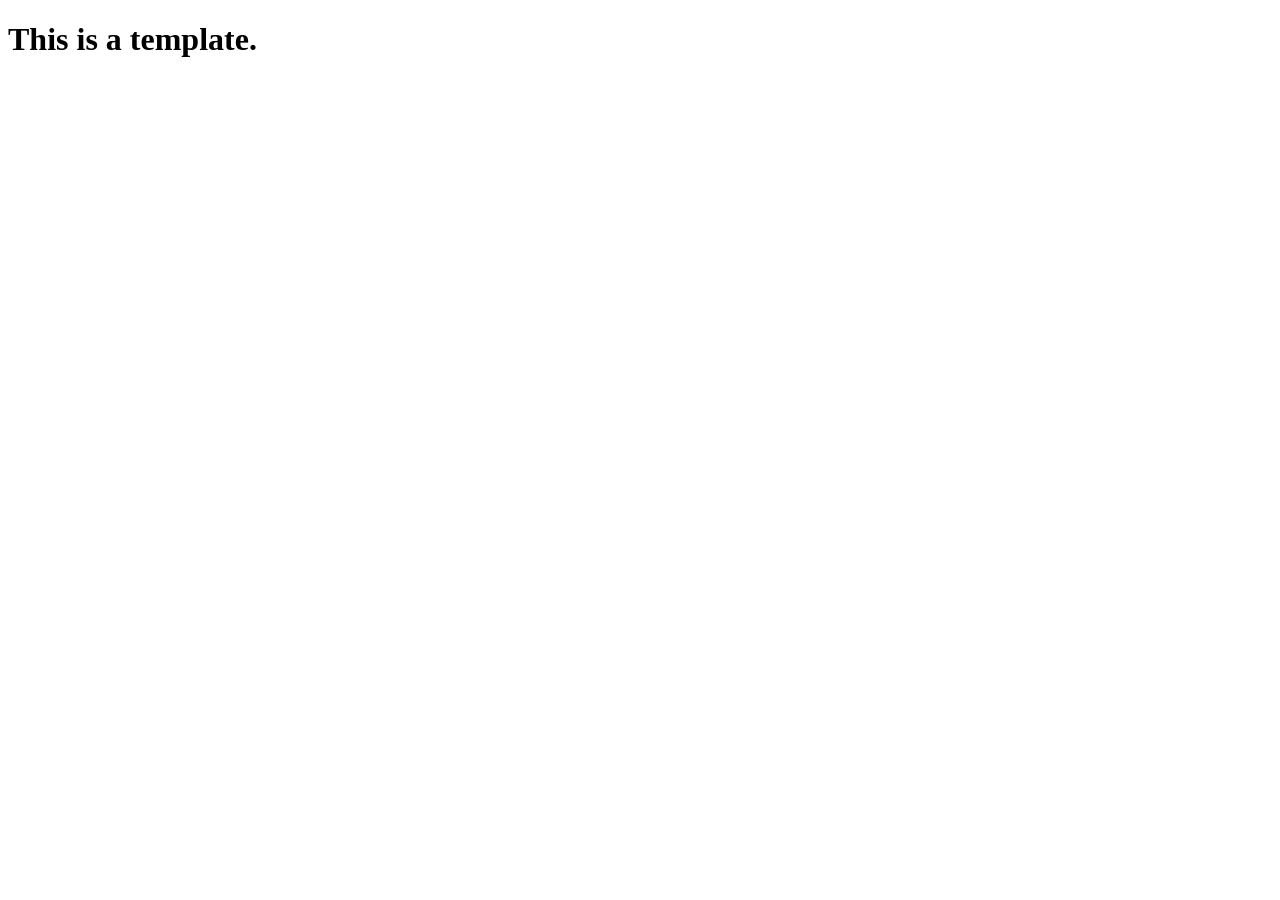
==== src/template.html @ 080054c9 "Initial commit" ====
<!DOCTYPE html>
<html lang="en">

<head>
    <meta charset="UTF-8">
    <meta name="viewport" content="width=device-width, initial-scale=1.0">
    <title>Document</title>
</head>

<body>
    <h1>This is a template. </h1>
</body>

</html>
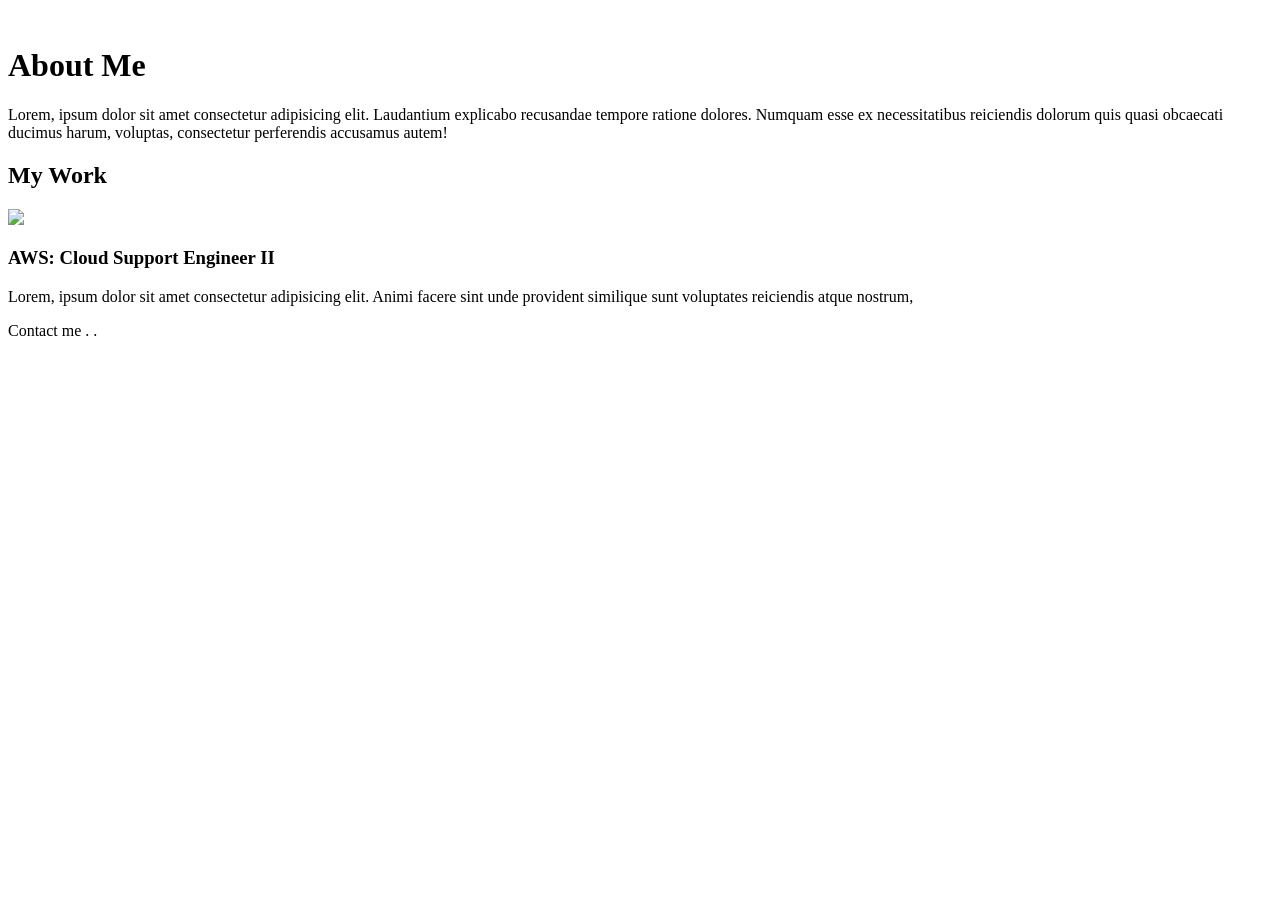
==== commit 2f7ae0d9: "bunch of things" ====
--- a/src/template.html
+++ b/src/template.html
@@ -8,7 +8,37 @@
 </head>
 
 <body>
-    <h1>This is a template. </h1>
+
+
+    <div class="about-me">
+        <img src="./assets/dom-spain.png" alt="">
+        <div class="introduction">
+            <h1>About Me</h1>
+            <p>Lorem, ipsum dolor sit amet consectetur adipisicing elit. Laudantium explicabo recusandae tempore ratione
+                dolores. Numquam esse ex necessitatibus reiciendis dolorum quis quasi obcaecati ducimus harum, voluptas,
+                consectetur perferendis accusamus autem!</p>
+        </div>
+    </div>
+
+    <main class="my-work">
+        <h2>My Work</h2>
+        <div class="card">
+            <img
+                src="https://cdn.jsdelivr.net/gh/devicons/devicon@latest/icons/amazonwebservices/amazonwebservices-original-wordmark.svg" />
+            <h3>AWS: Cloud Support Engineer II </h3>
+            <p>Lorem, ipsum dolor sit amet consectetur adipisicing elit. Animi facere sint unde provident similique sunt voluptates reiciendis atque nostrum, </p>
+
+        </div>
+        </div>
+
+    </main>
+
+
+    <footer>
+        <div class="contact-info">
+            <p>Contact me . . </p>
+        </div>
+    </footer>
 </body>
 
 </html>
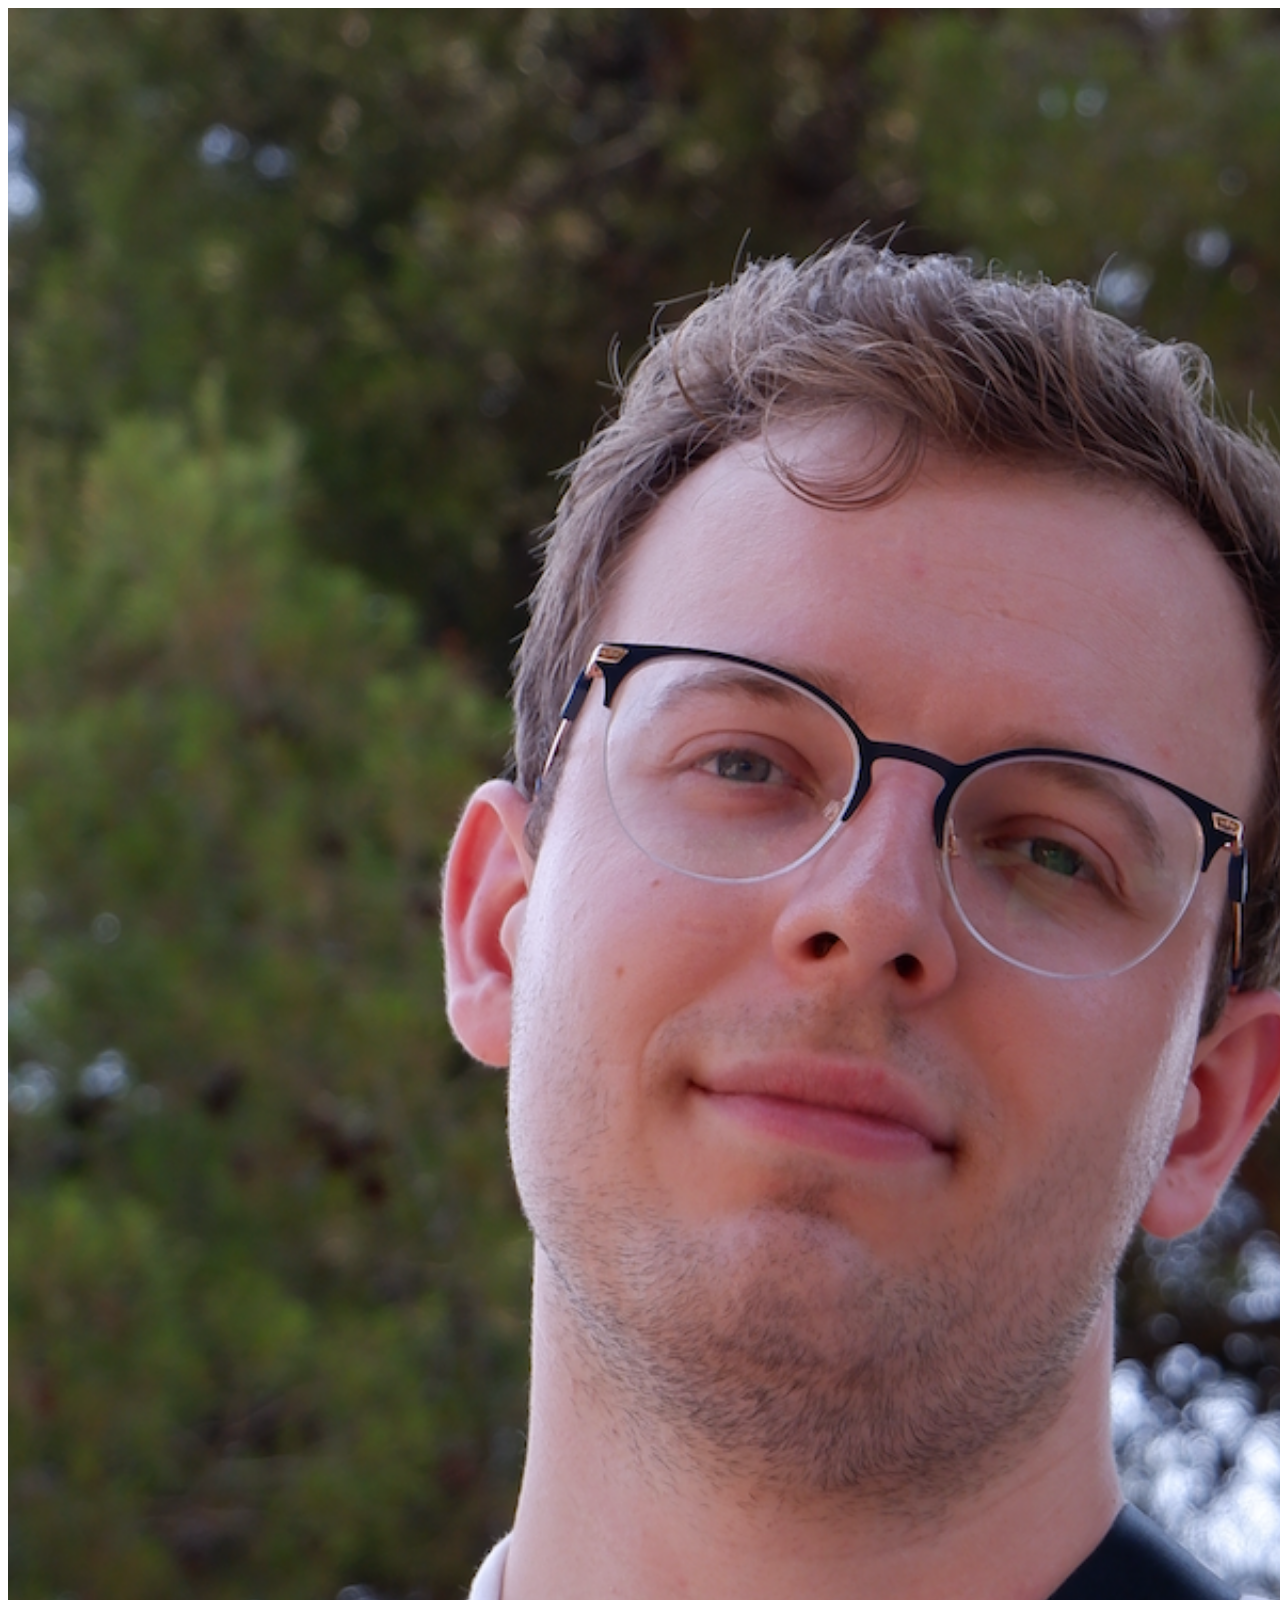
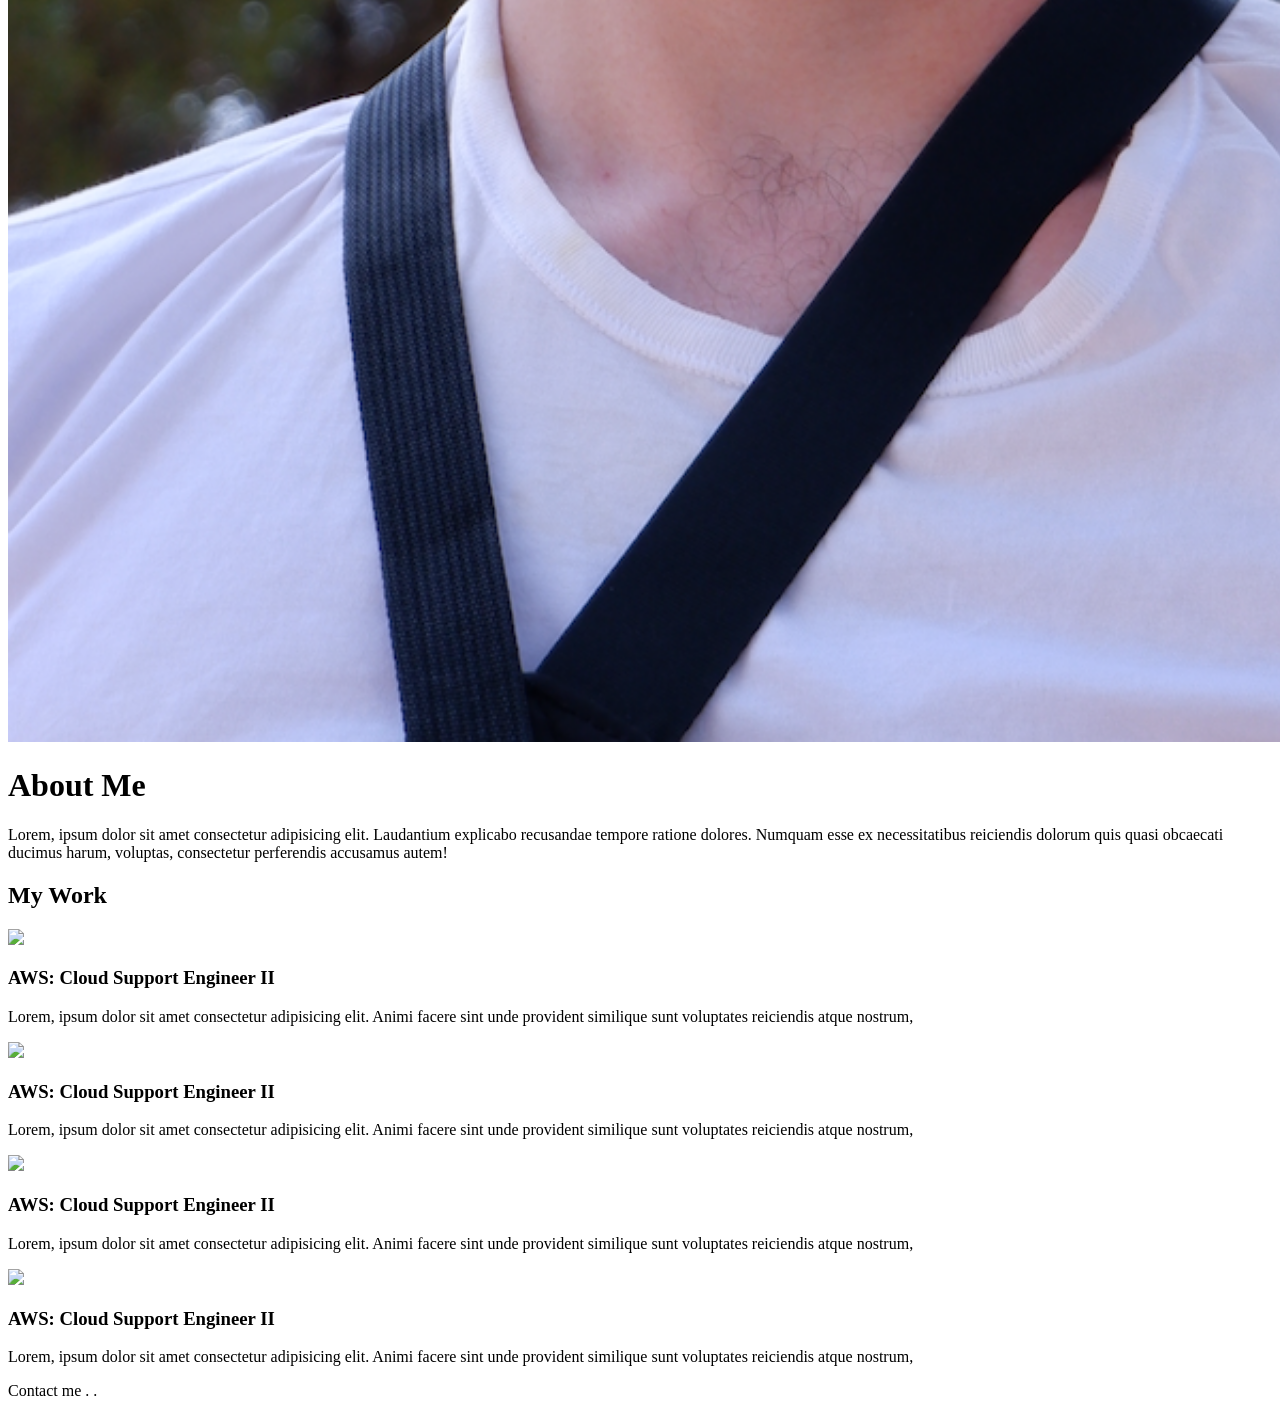
==== commit 9c7e81a7: "Changed grid layouts for breakpoints" ====
--- a/src/template.html
+++ b/src/template.html
@@ -11,7 +11,10 @@
 
 
     <div class="about-me">
-        <img src="./assets/dom-spain.png" alt="">
+        <img alt="" srcset="
+        ./assets/dom-spain/dom-spain-s.png 300w,
+        ./assets/dom-spain/dom-spain-l.png 600w
+        ">
         <div class="introduction">
             <h1>About Me</h1>
             <p>Lorem, ipsum dolor sit amet consectetur adipisicing elit. Laudantium explicabo recusandae tempore ratione
@@ -22,12 +25,39 @@
 
     <main class="my-work">
         <h2>My Work</h2>
-        <div class="card">
-            <img
-                src="https://cdn.jsdelivr.net/gh/devicons/devicon@latest/icons/amazonwebservices/amazonwebservices-original-wordmark.svg" />
-            <h3>AWS: Cloud Support Engineer II </h3>
-            <p>Lorem, ipsum dolor sit amet consectetur adipisicing elit. Animi facere sint unde provident similique sunt voluptates reiciendis atque nostrum, </p>
-
+        <div class="card-grid">
+            <div class="card">
+                <img
+                    src="https://cdn.jsdelivr.net/gh/devicons/devicon@latest/icons/amazonwebservices/amazonwebservices-original-wordmark.svg" />
+                <h3>AWS: Cloud Support Engineer II </h3>
+                <p>Lorem, ipsum dolor sit amet consectetur adipisicing elit. Animi facere sint unde provident similique
+                    sunt
+                    voluptates reiciendis atque nostrum, </p>
+            </div>
+            <div class="card">
+                <img
+                    src="https://cdn.jsdelivr.net/gh/devicons/devicon@latest/icons/amazonwebservices/amazonwebservices-original-wordmark.svg" />
+                <h3>AWS: Cloud Support Engineer II </h3>
+                <p>Lorem, ipsum dolor sit amet consectetur adipisicing elit. Animi facere sint unde provident similique
+                    sunt
+                    voluptates reiciendis atque nostrum, </p>
+            </div>
+            <div class="card">
+                <img
+                    src="https://cdn.jsdelivr.net/gh/devicons/devicon@latest/icons/amazonwebservices/amazonwebservices-original-wordmark.svg" />
+                <h3>AWS: Cloud Support Engineer II </h3>
+                <p>Lorem, ipsum dolor sit amet consectetur adipisicing elit. Animi facere sint unde provident similique
+                    sunt
+                    voluptates reiciendis atque nostrum, </p>
+            </div>
+            <div class="card">
+                <img
+                    src="https://cdn.jsdelivr.net/gh/devicons/devicon@latest/icons/amazonwebservices/amazonwebservices-original-wordmark.svg" />
+                <h3>AWS: Cloud Support Engineer II </h3>
+                <p>Lorem, ipsum dolor sit amet consectetur adipisicing elit. Animi facere sint unde provident similique
+                    sunt
+                    voluptates reiciendis atque nostrum, </p>
+            </div>
         </div>
         </div>
 
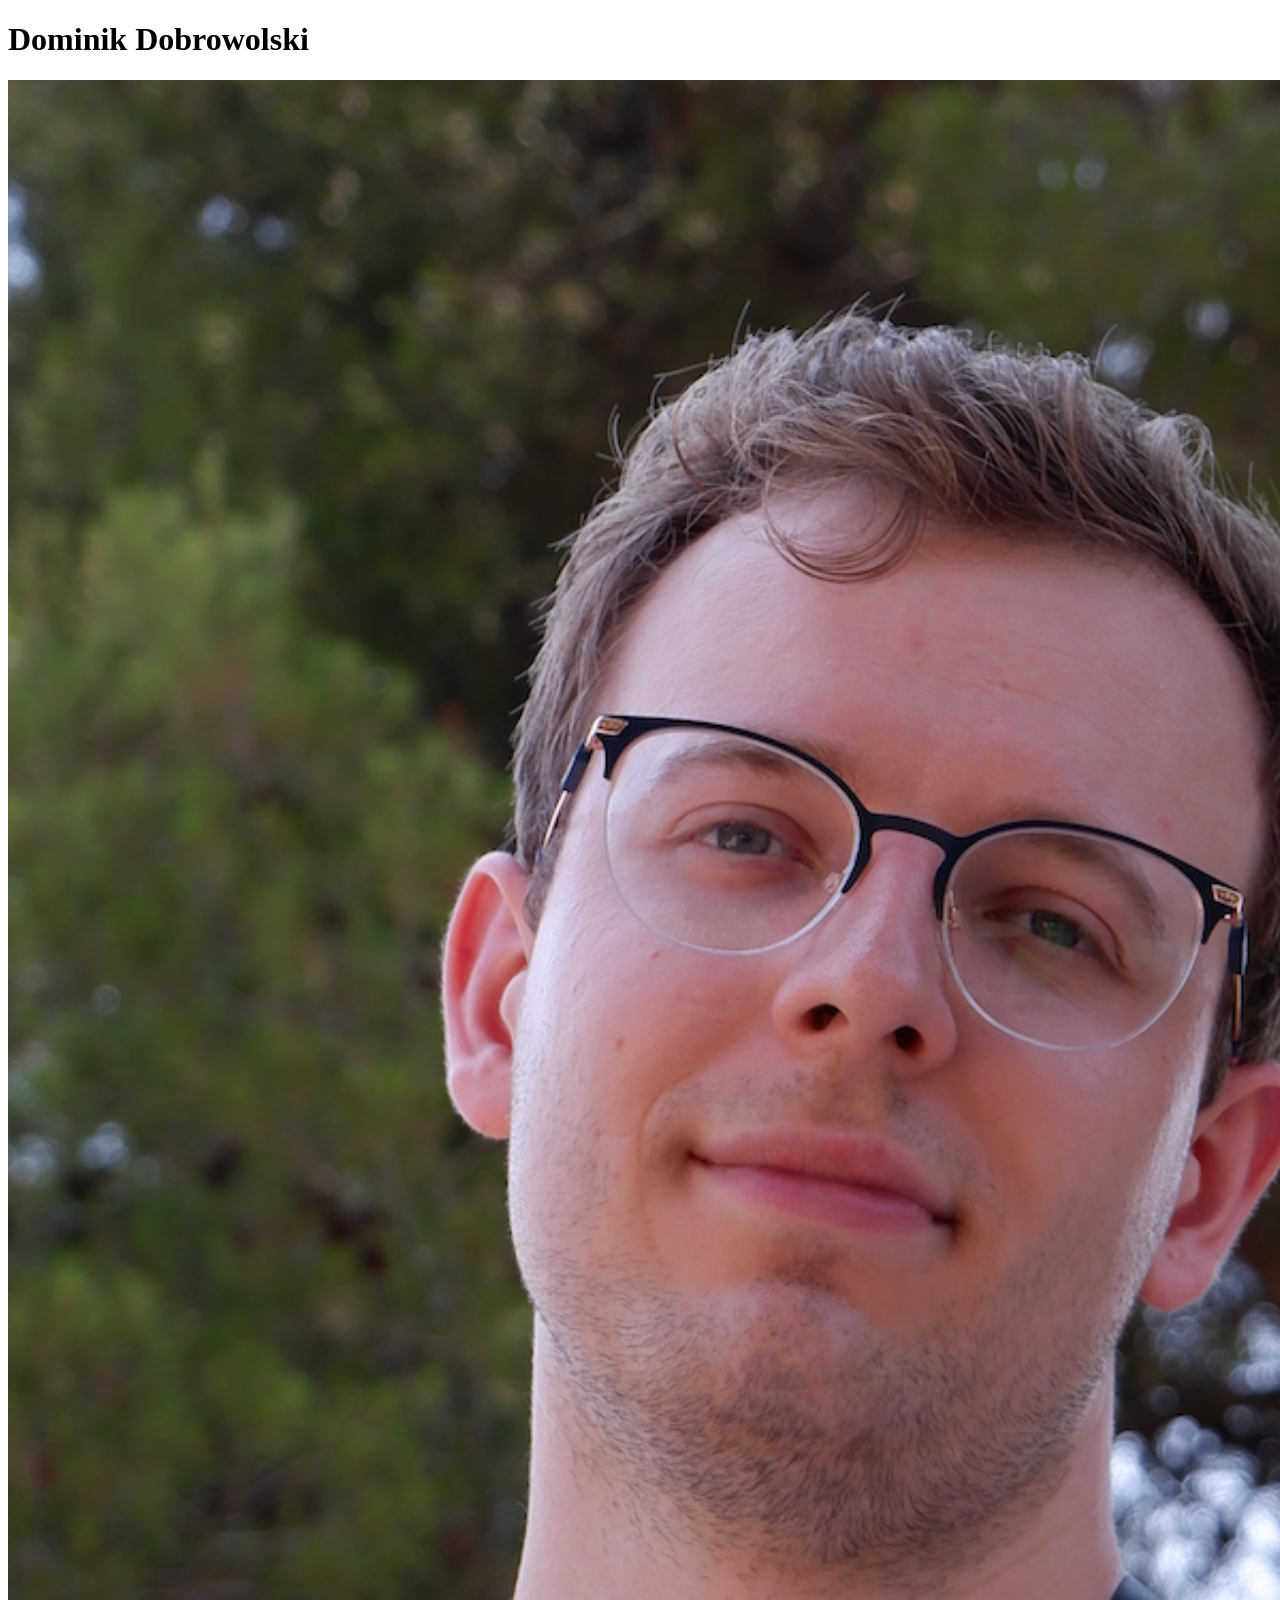
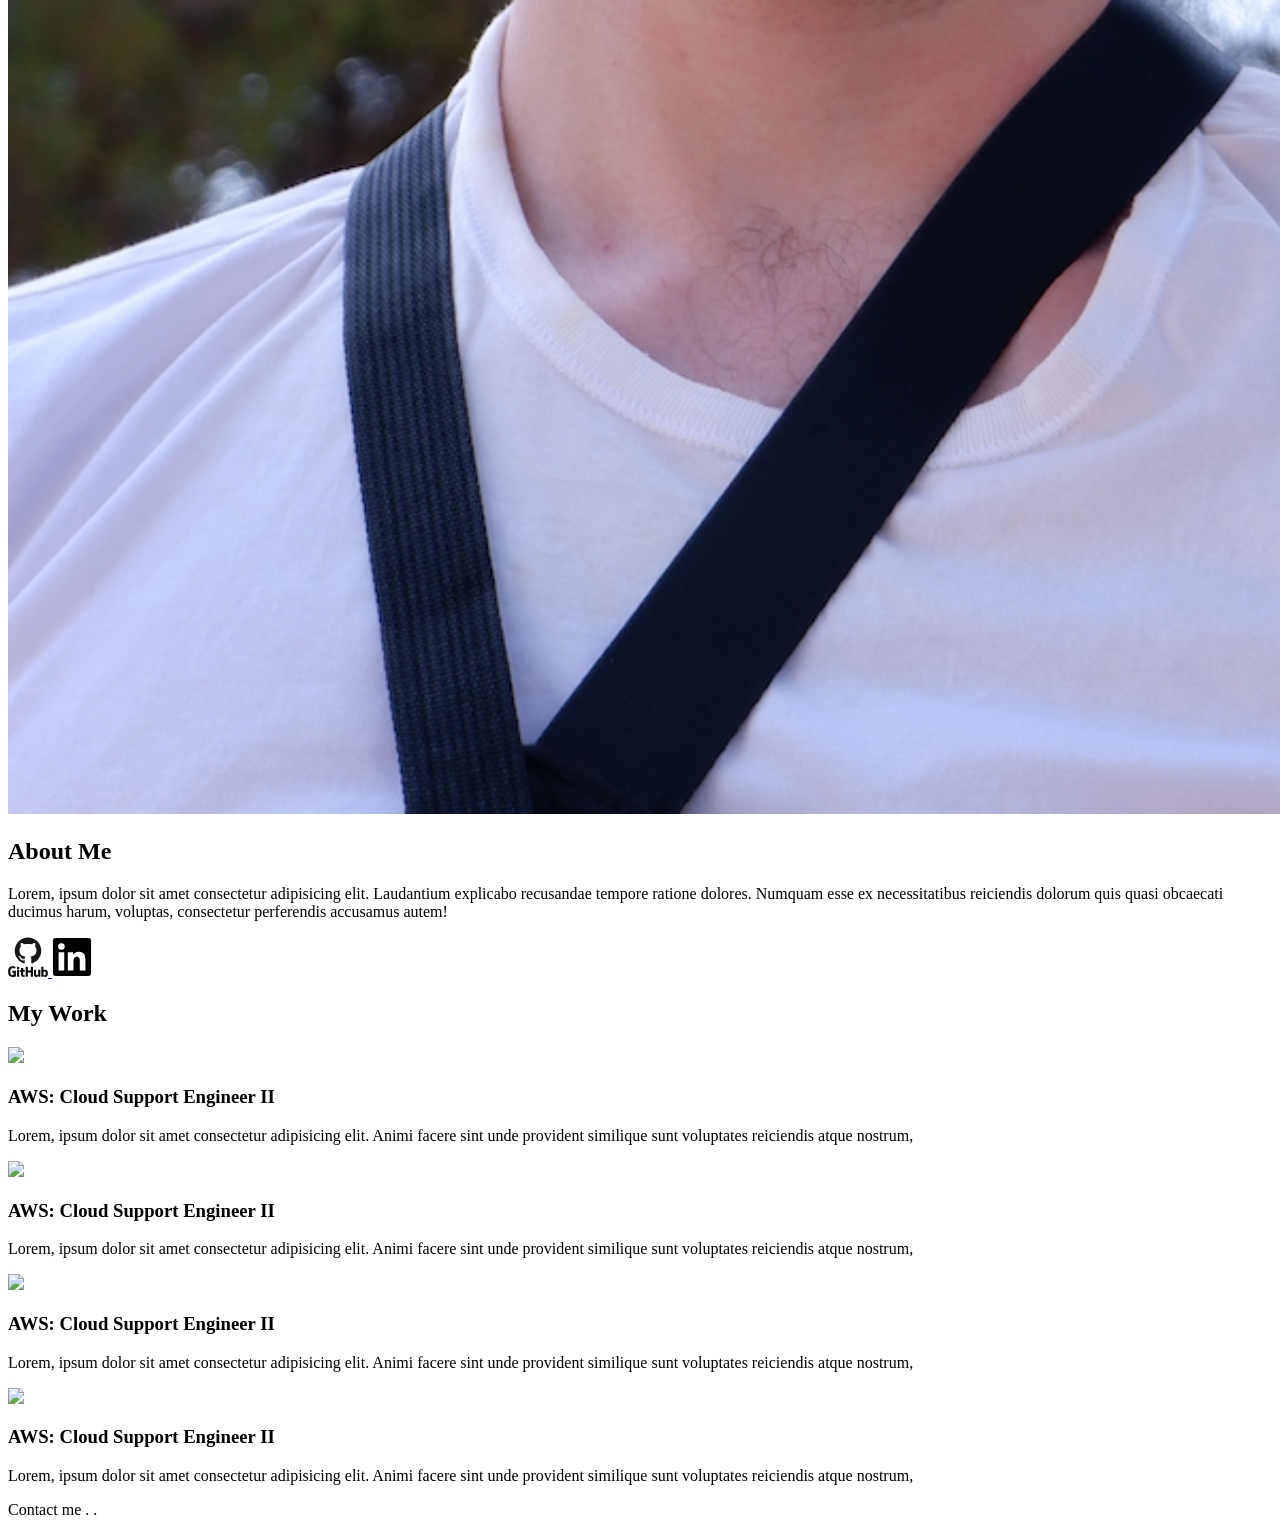
==== commit 0e33b12a: "testing" ====
--- a/src/template.html
+++ b/src/template.html
@@ -11,15 +11,55 @@
 
 
     <div class="about-me">
-        <img alt="" srcset="
+        <div class="profile-image">
+            <h1 class="my-name">Dominik Dobrowolski</h1>
+            <img alt="" srcset="
         ./assets/dom-spain/dom-spain-s.png 300w,
         ./assets/dom-spain/dom-spain-l.png 600w
         ">
+        </div>
         <div class="introduction">
-            <h1>About Me</h1>
+            <h2>About Me</h2>
             <p>Lorem, ipsum dolor sit amet consectetur adipisicing elit. Laudantium explicabo recusandae tempore ratione
                 dolores. Numquam esse ex necessitatibus reiciendis dolorum quis quasi obcaecati ducimus harum, voluptas,
                 consectetur perferendis accusamus autem!</p>
+
+            <div class="links">
+                <a class="icons" href="https://github.com/MrDomoArigato98" target="_blank" rel="noopener noreferrer"
+                    aria-label="GitHub">
+                    <svg viewBox="0 0 128 128" width="40" height="40" xmlns="http://www.w3.org/2000/svg">
+
+                        <svg viewBox="0 0 128 128">
+                            <g fill="#181616">
+                                <path fill-rule="evenodd" clip-rule="evenodd"
+                                    d="M64 1.512c-23.493 0-42.545 19.047-42.545 42.545 0 18.797 12.19 34.745 29.095 40.37 2.126.394 2.907-.923 2.907-2.047 0-1.014-.04-4.366-.058-7.92-11.837 2.573-14.334-5.02-14.334-5.02-1.935-4.918-4.724-6.226-4.724-6.226-3.86-2.64.29-2.586.29-2.586 4.273.3 6.523 4.385 6.523 4.385 3.794 6.504 9.953 4.623 12.38 3.536.383-2.75 1.485-4.628 2.702-5.69-9.45-1.075-19.384-4.724-19.384-21.026 0-4.645 1.662-8.44 4.384-11.42-.442-1.072-1.898-5.4.412-11.26 0 0 3.572-1.142 11.7 4.363 3.395-.943 7.035-1.416 10.65-1.432 3.616.017 7.258.49 10.658 1.432 8.12-5.504 11.688-4.362 11.688-4.362 2.316 5.86.86 10.187.418 11.26 2.728 2.978 4.378 6.774 4.378 11.42 0 16.34-9.953 19.938-19.427 20.99 1.526 1.32 2.886 3.91 2.886 7.88 0 5.692-.048 10.273-.048 11.674 0 1.13.766 2.458 2.922 2.04 16.896-5.632 29.07-21.574 29.07-40.365C106.545 20.56 87.497 1.512 64 1.512z">
+                                </path>
+                                <path
+                                    d="M37.57 62.596c-.095.212-.428.275-.73.13-.31-.14-.482-.427-.382-.64.09-.216.424-.277.733-.132.31.14.486.43.38.642zM39.293 64.52c-.203.187-.6.1-.87-.198-.278-.297-.33-.694-.124-.884.208-.188.593-.1.87.197.28.3.335.693.123.884zm1.677 2.448c-.26.182-.687.012-.95-.367-.262-.377-.262-.83.005-1.013.264-.182.684-.018.95.357.262.385.262.84-.005 1.024zm2.298 2.368c-.233.257-.73.188-1.093-.163-.372-.343-.475-.83-.242-1.087.237-.257.736-.185 1.102.163.37.342.482.83.233 1.086zm3.172 1.374c-.104.334-.582.485-1.064.344-.482-.146-.796-.536-.7-.872.1-.336.582-.493 1.067-.342.48.144.795.53.696.87zm3.48.255c.013.35-.396.642-.902.648-.508.012-.92-.272-.926-.618 0-.354.4-.642.908-.65.506-.01.92.272.92.62zm3.24-.551c.06.342-.29.694-.793.787-.494.092-.95-.12-1.014-.46-.06-.35.297-.7.79-.792.503-.088.953.118 1.017.466zm0 0">
+                                </path>
+                            </g>
+                            <path
+                                d="M24.855 108.302h-10.7a.5.5 0 00-.5.5v5.232a.5.5 0 00.5.5h4.173v6.5s-.937.32-3.53.32c-3.056 0-7.327-1.116-7.327-10.508 0-9.393 4.448-10.63 8.624-10.63 3.614 0 5.17.636 6.162.943.31.094.6-.216.6-.492l1.193-5.055a.468.468 0 00-.192-.39c-.403-.288-2.857-1.66-9.058-1.66-7.144 0-14.472 3.038-14.472 17.65 0 14.61 8.39 16.787 15.46 16.787 5.854 0 9.405-2.502 9.405-2.502.146-.08.162-.285.162-.38v-16.316a.5.5 0 00-.5-.5zM79.506 94.81H73.48a.5.5 0 00-.498.503l.002 11.644h-9.392V95.313a.5.5 0 00-.497-.503H57.07a.5.5 0 00-.498.503v31.53c0 .277.224.503.498.503h6.025a.5.5 0 00.497-.504v-13.486h9.392l-.016 13.486c0 .278.224.504.5.504h6.038a.5.5 0 00.497-.504v-31.53a.497.497 0 00-.497-.502zm-47.166.717c-2.144 0-3.884 1.753-3.884 3.923 0 2.167 1.74 3.925 3.884 3.925 2.146 0 3.885-1.758 3.885-3.925 0-2.17-1.74-3.923-3.885-3.923zm2.956 9.608H29.29c-.276 0-.522.284-.522.56v20.852c0 .613.382.795.876.795h5.41c.595 0 .74-.292.74-.805v-20.899a.5.5 0 00-.498-.502zm67.606.047h-5.98a.5.5 0 00-.496.504v15.46s-1.52 1.11-3.675 1.11-2.727-.977-2.727-3.088v-13.482a.5.5 0 00-.497-.504h-6.068a.502.502 0 00-.498.504v14.502c0 6.27 3.495 7.804 8.302 7.804 3.944 0 7.124-2.18 7.124-2.18s.15 1.15.22 1.285c.07.136.247.273.44.273l3.86-.017a.502.502 0 00.5-.504l-.003-21.166a.504.504 0 00-.5-.502zm16.342-.708c-3.396 0-5.706 1.515-5.706 1.515V95.312a.5.5 0 00-.497-.503H107a.5.5 0 00-.5.503v31.53a.5.5 0 00.5.503h4.192c.19 0 .332-.097.437-.268.103-.17.254-1.454.254-1.454s2.47 2.34 7.148 2.34c5.49 0 8.64-2.784 8.64-12.502s-5.03-10.988-8.428-10.988zm-2.36 17.764c-2.073-.063-3.48-1.004-3.48-1.004v-9.985s1.388-.85 3.09-1.004c2.153-.193 4.228.458 4.228 5.594 0 5.417-.935 6.486-3.837 6.398zm-63.689-.118c-.263 0-.937.107-1.63.107-2.22 0-2.973-1.032-2.973-2.368v-8.866h4.52a.5.5 0 00.5-.504v-4.856a.5.5 0 00-.5-.502h-4.52l-.007-5.97c0-.227-.116-.34-.378-.34h-6.16c-.238 0-.367.106-.367.335v6.17s-3.087.745-3.295.805a.5.5 0 00-.36.48v3.877a.5.5 0 00.497.503h3.158v9.328c0 6.93 4.86 7.61 8.14 7.61 1.497 0 3.29-.48 3.586-.59.18-.067.283-.252.283-.453l.004-4.265a.51.51 0 00-.5-.502z"
+                                fill="#100E0F"></path>
+                        </svg>
+
+                    </svg>
+                </a>
+                <a class="icons" href="https://www.linkedin.com/in/dominik-dobrowolski/" target="_blank"
+                    rel="noopener noreferrer" aria-label="GitHub">
+                    <svg viewBox="0 0 128 128" width="40" height="40" xmlns="http://www.w3.org/2000/svg">
+
+
+                        <svg viewBox="0 0 128 128">
+                            <path
+                                d="M116 3H12a8.91 8.91 0 00-9 8.8v104.42a8.91 8.91 0 009 8.78h104a8.93 8.93 0 009-8.81V11.77A8.93 8.93 0 00116 3zM39.17 107H21.06V48.73h18.11zm-9-66.21a10.5 10.5 0 1110.49-10.5 10.5 10.5 0 01-10.54 10.48zM107 107H88.89V78.65c0-6.75-.12-15.44-9.41-15.44s-10.87 7.36-10.87 15V107H50.53V48.73h17.36v8h.24c2.42-4.58 8.32-9.41 17.13-9.41C103.6 47.28 107 59.35 107 75z">
+                            </path>
+                        </svg>
+
+
+                    </svg>
+                </a>
+            </div>
         </div>
     </div>
 
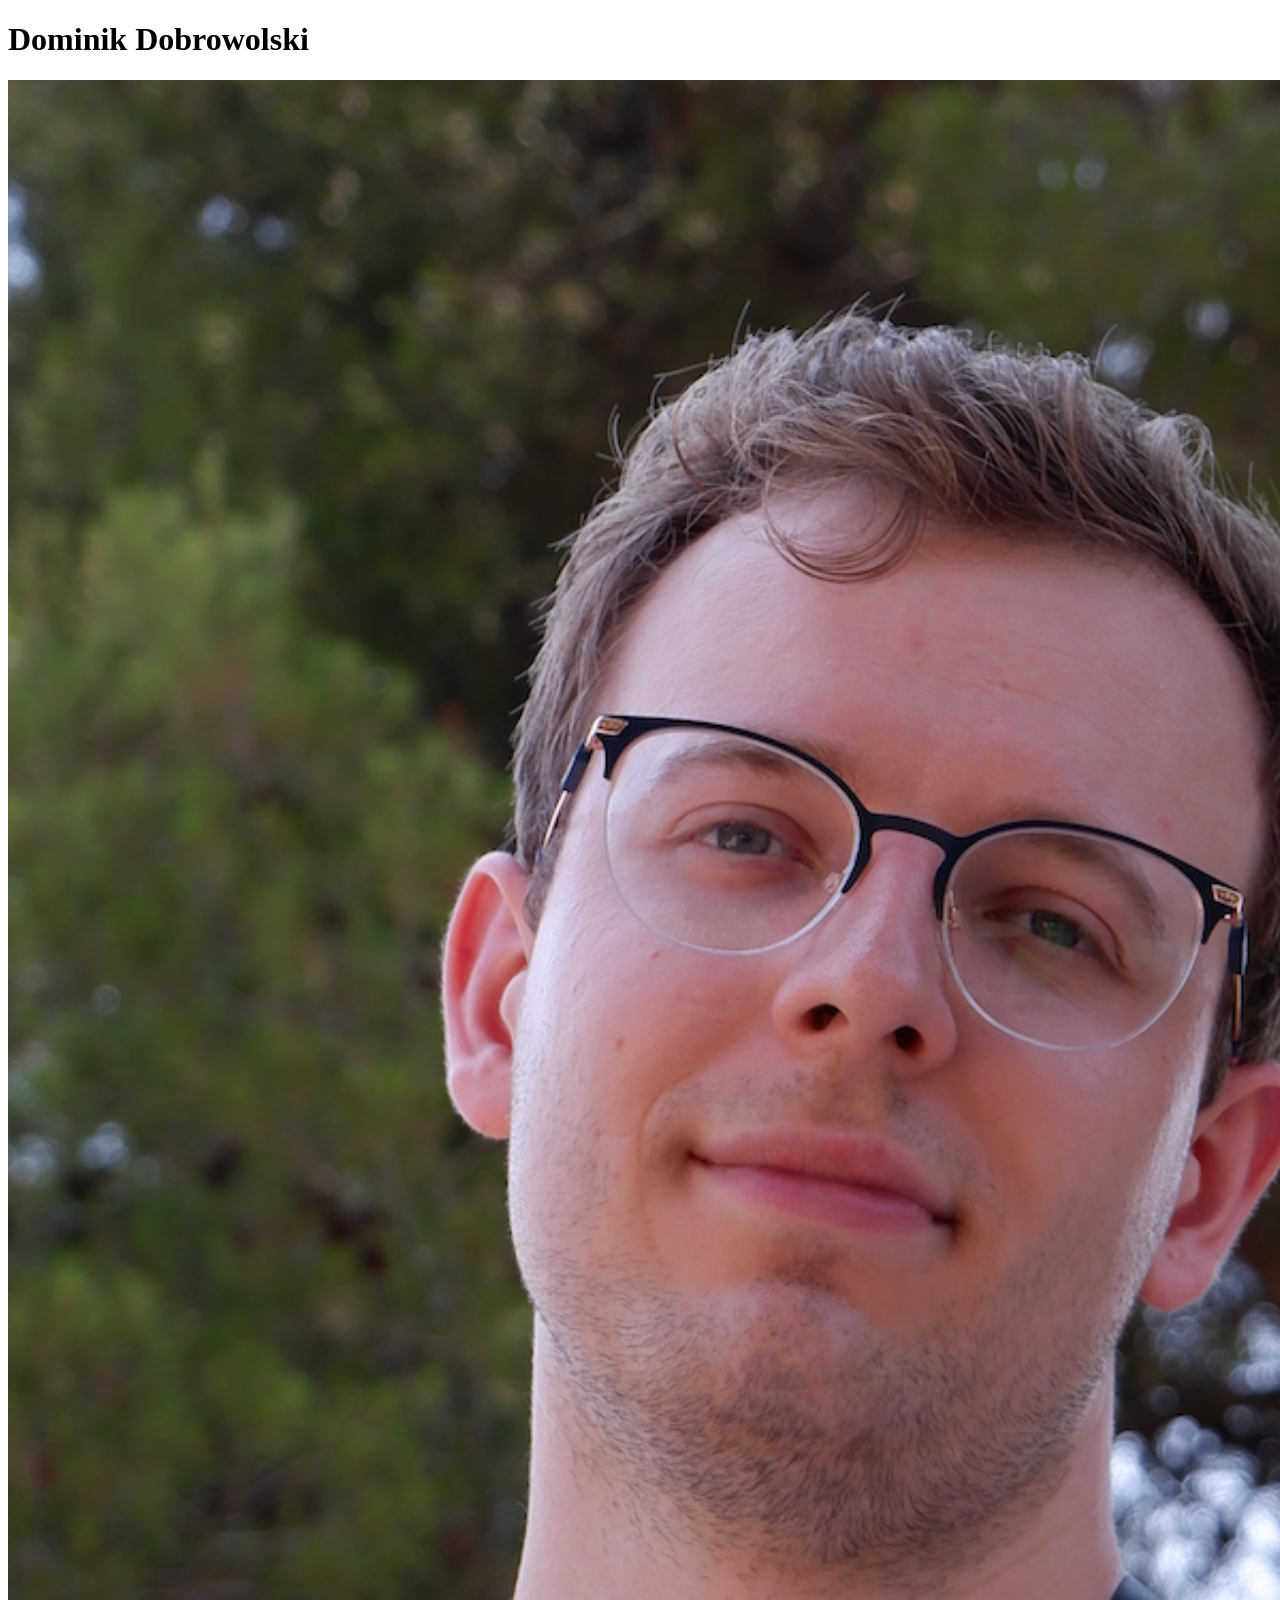
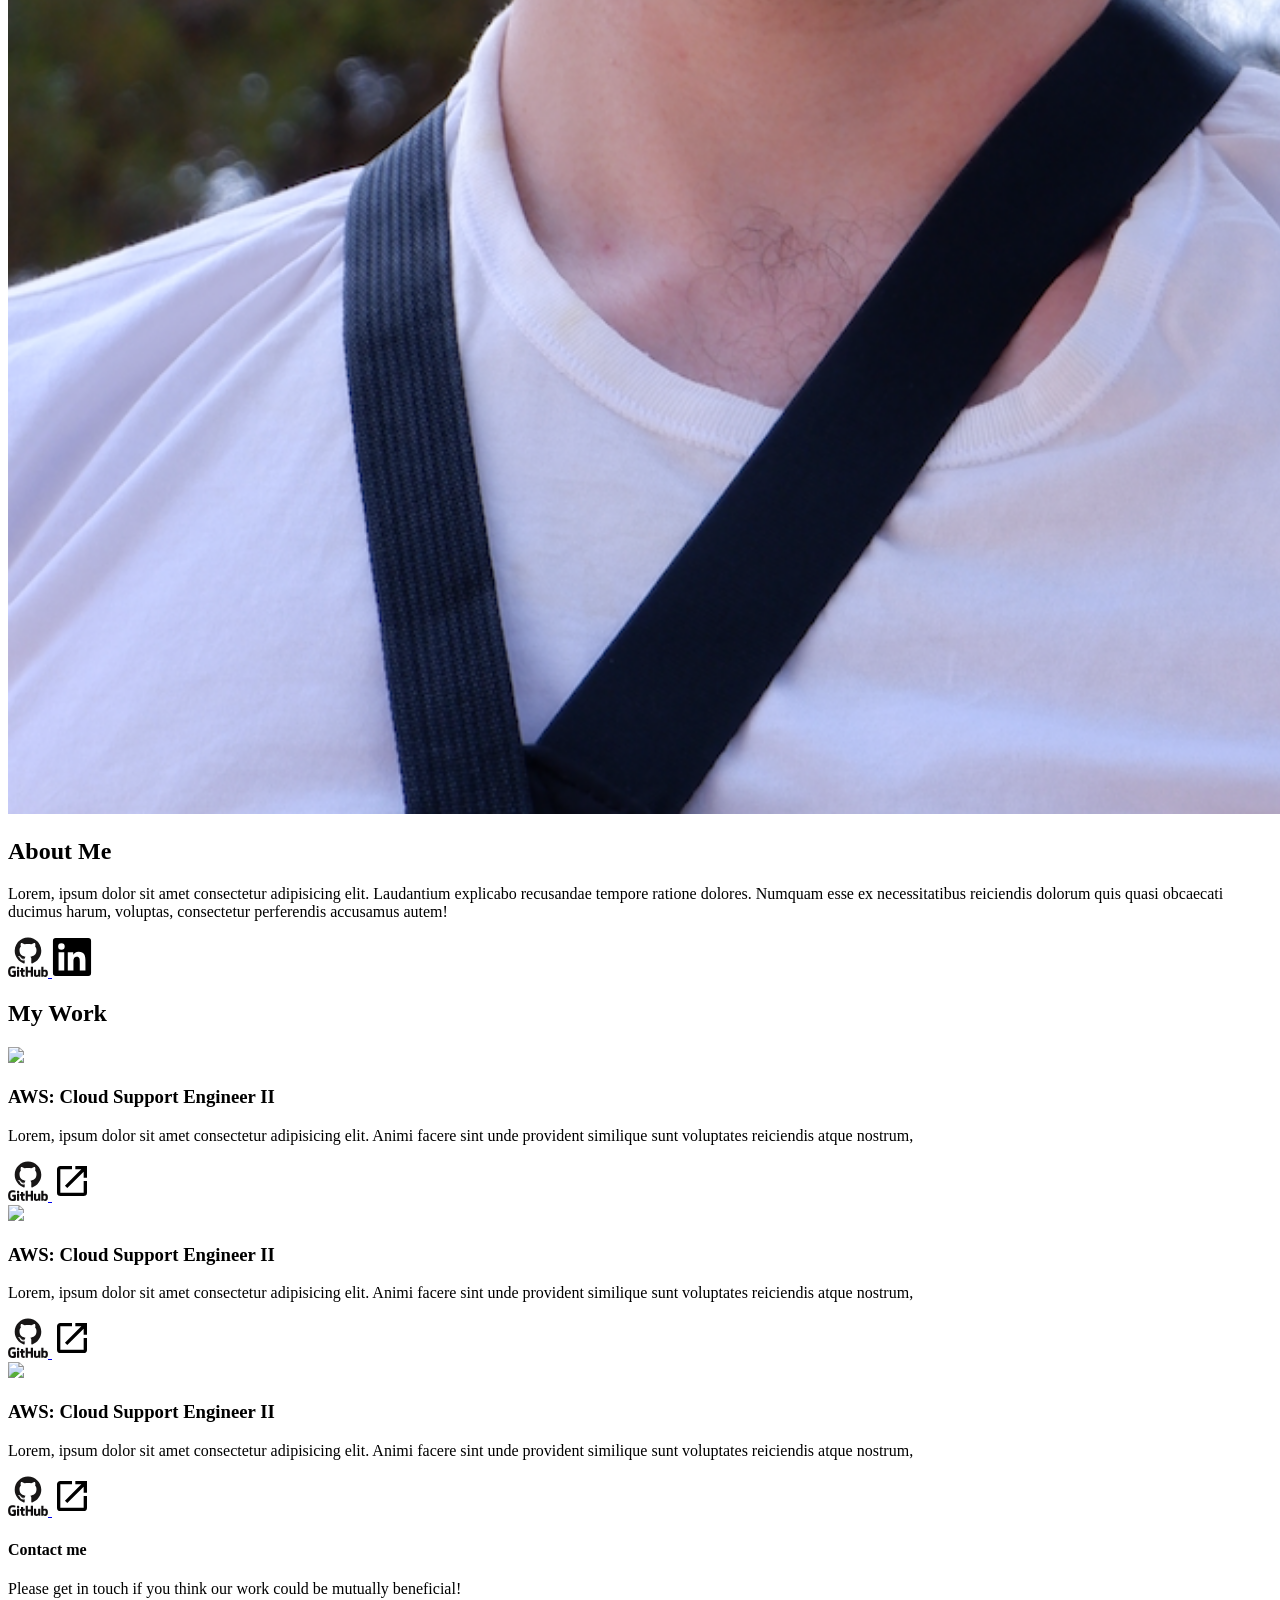
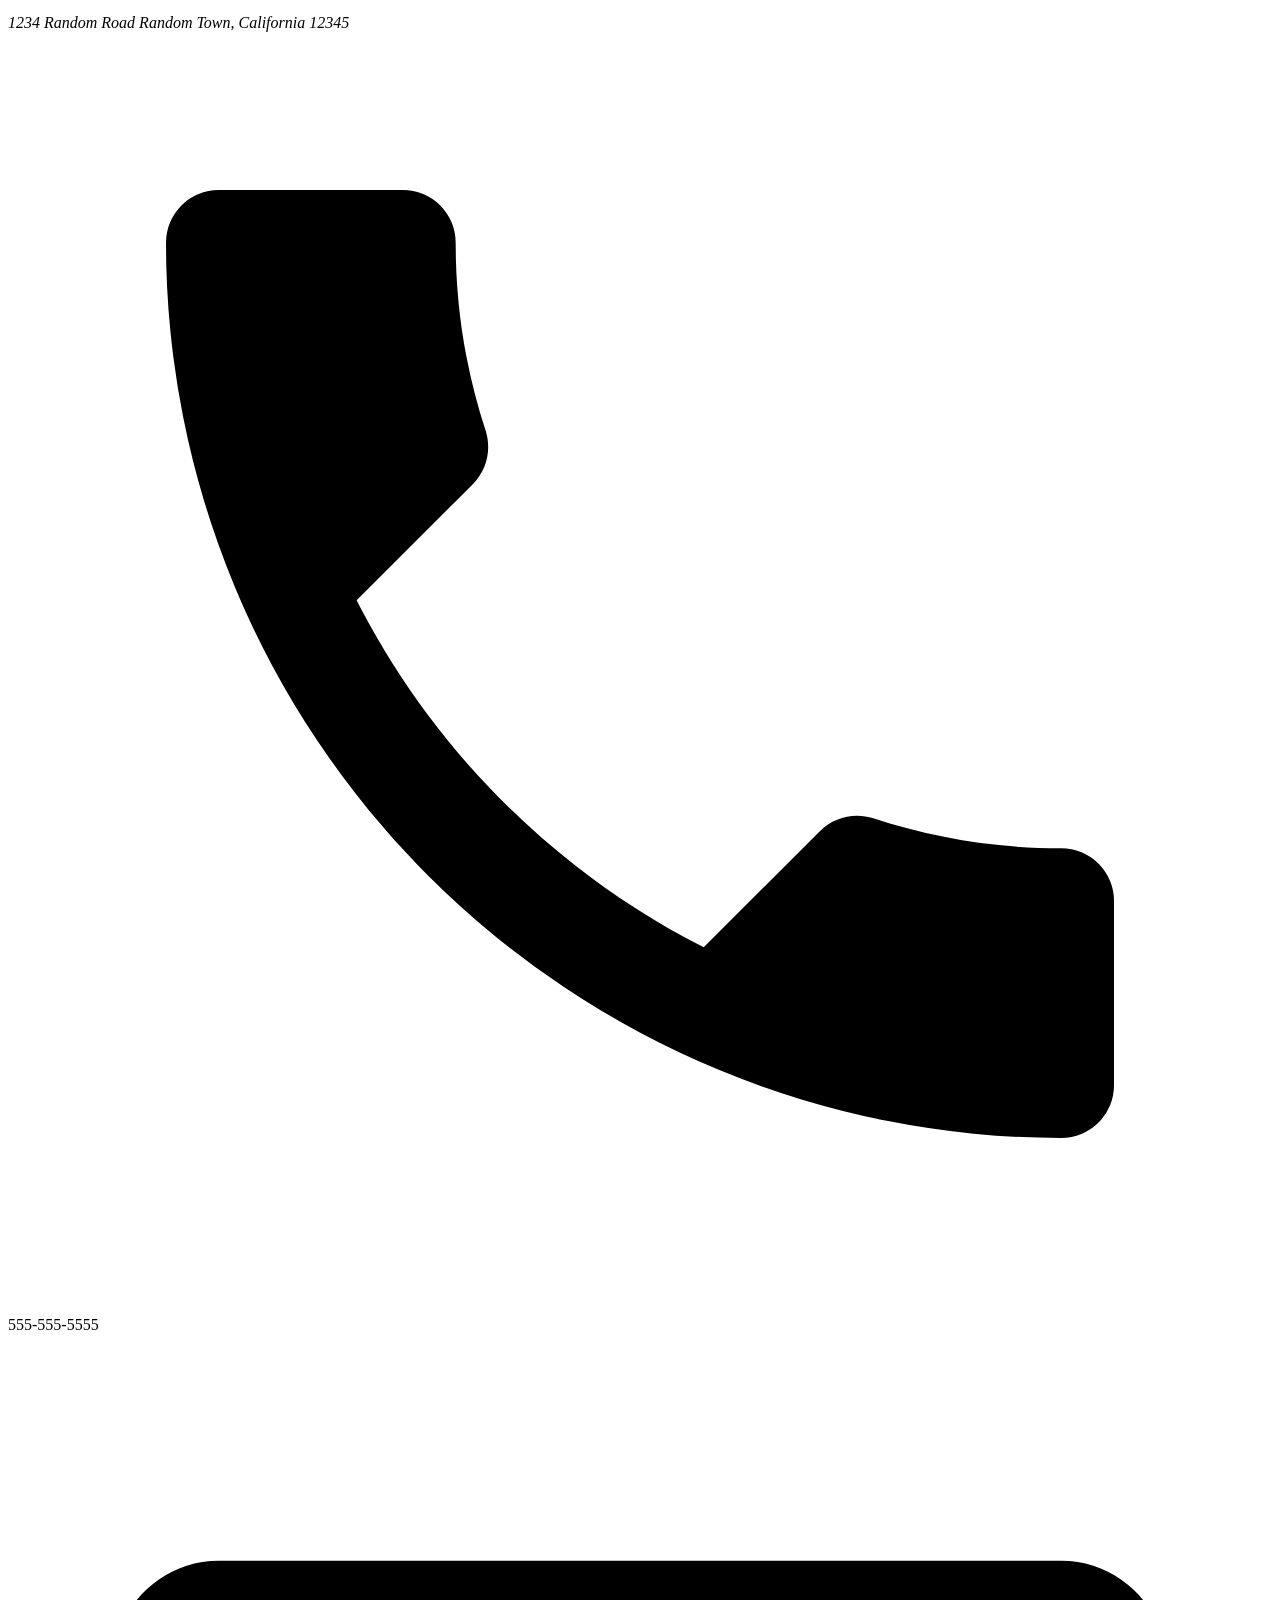
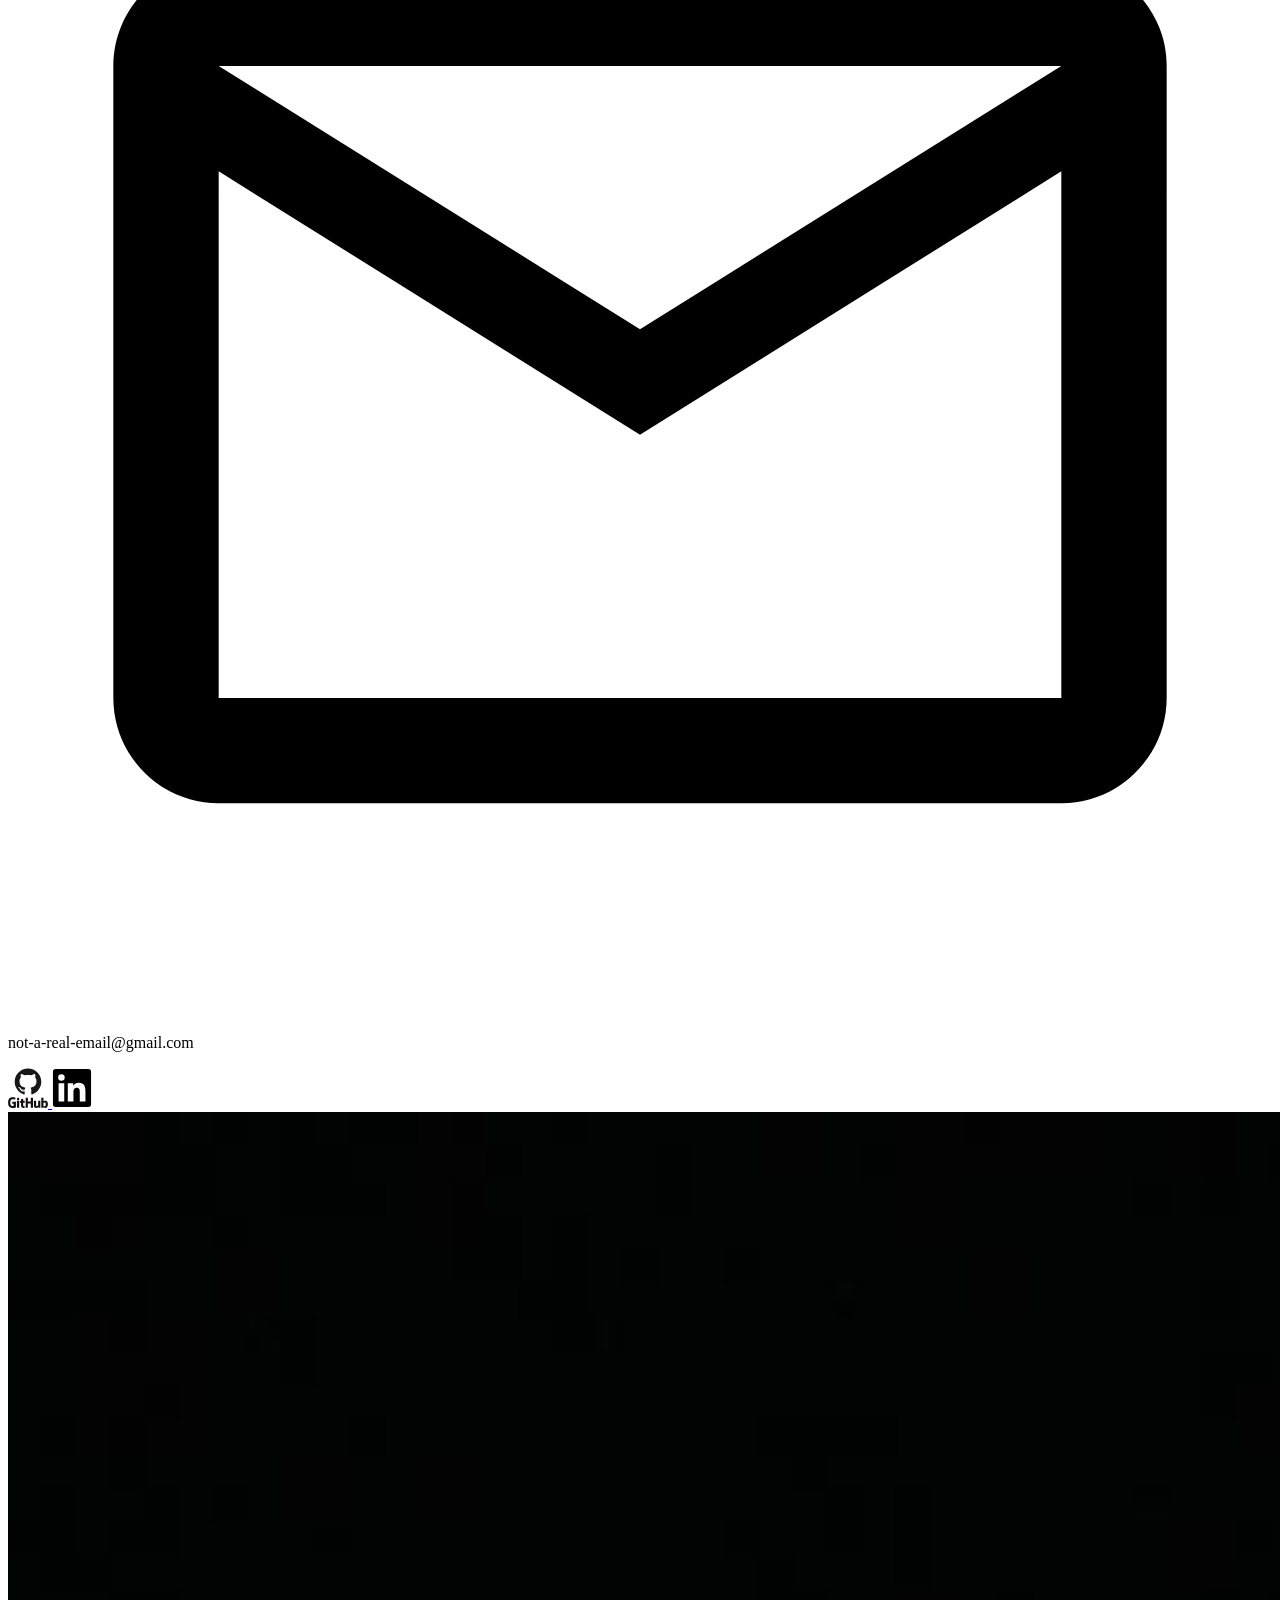
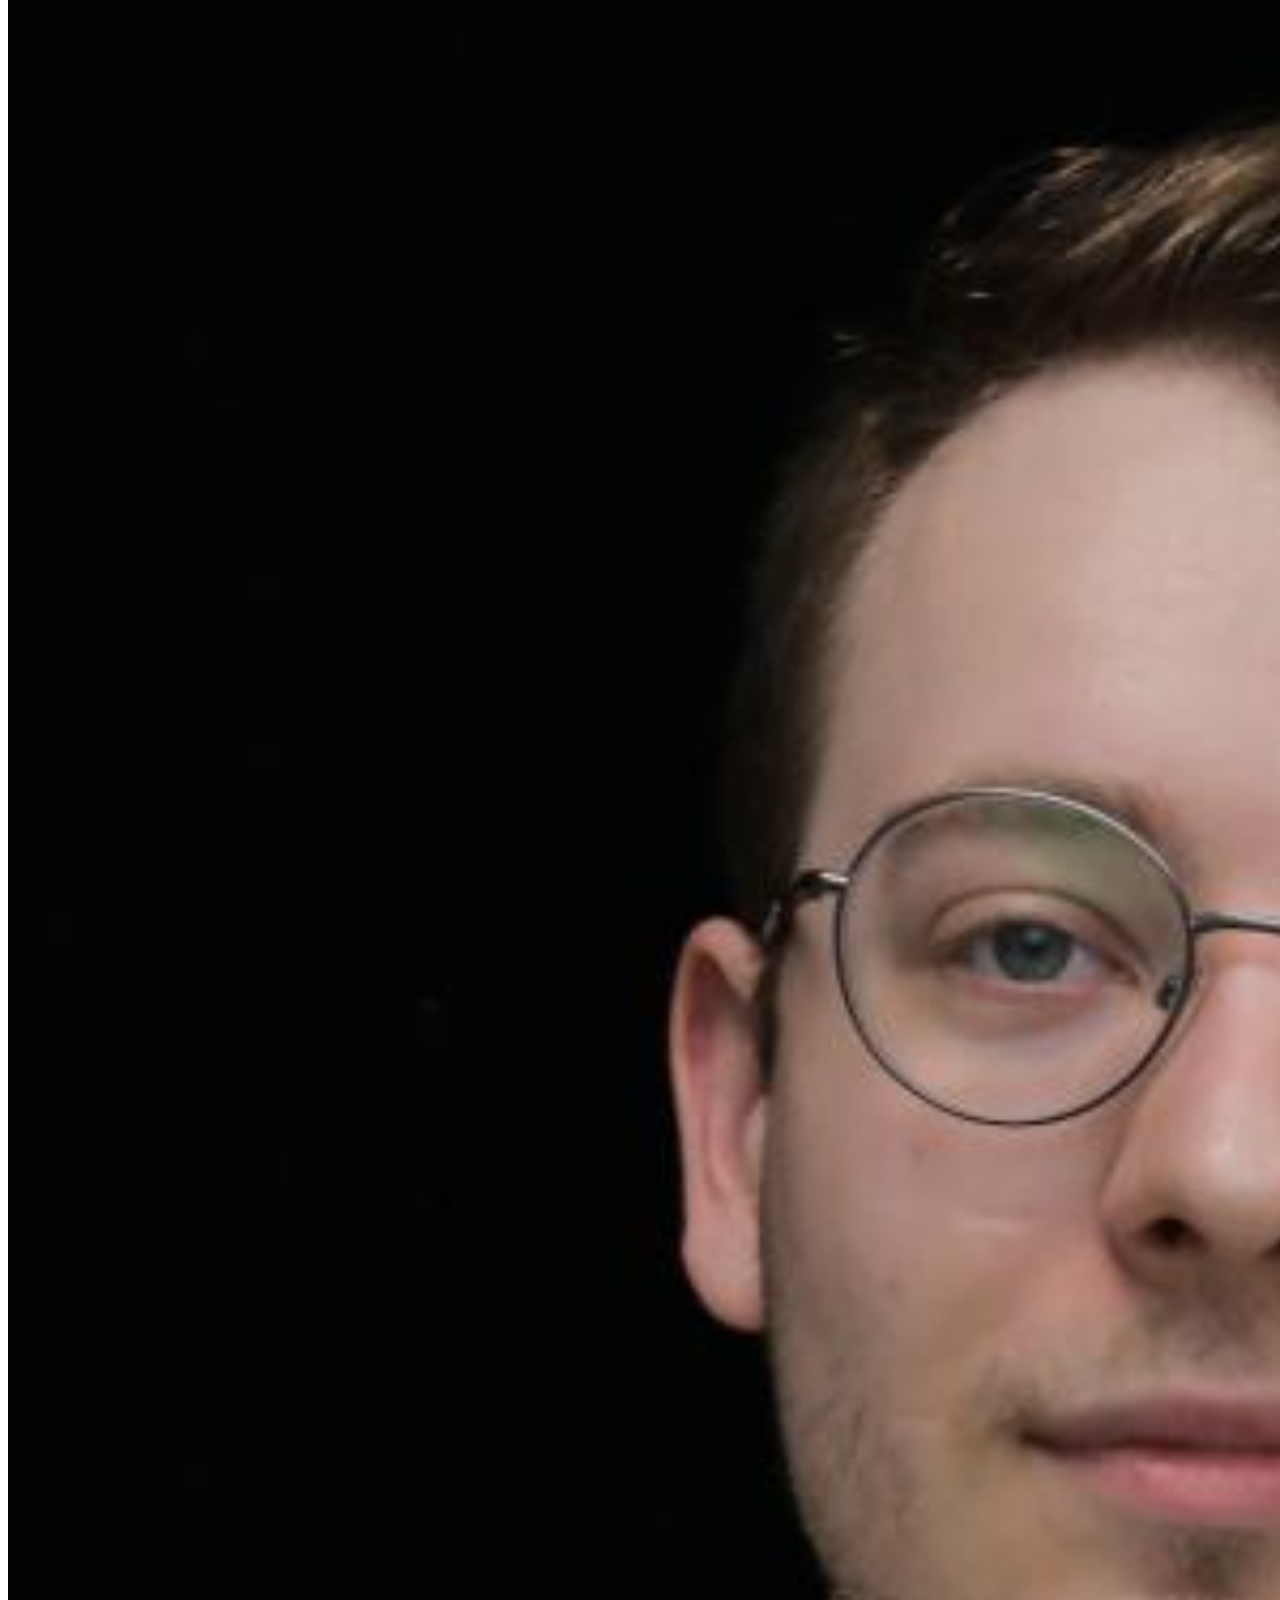
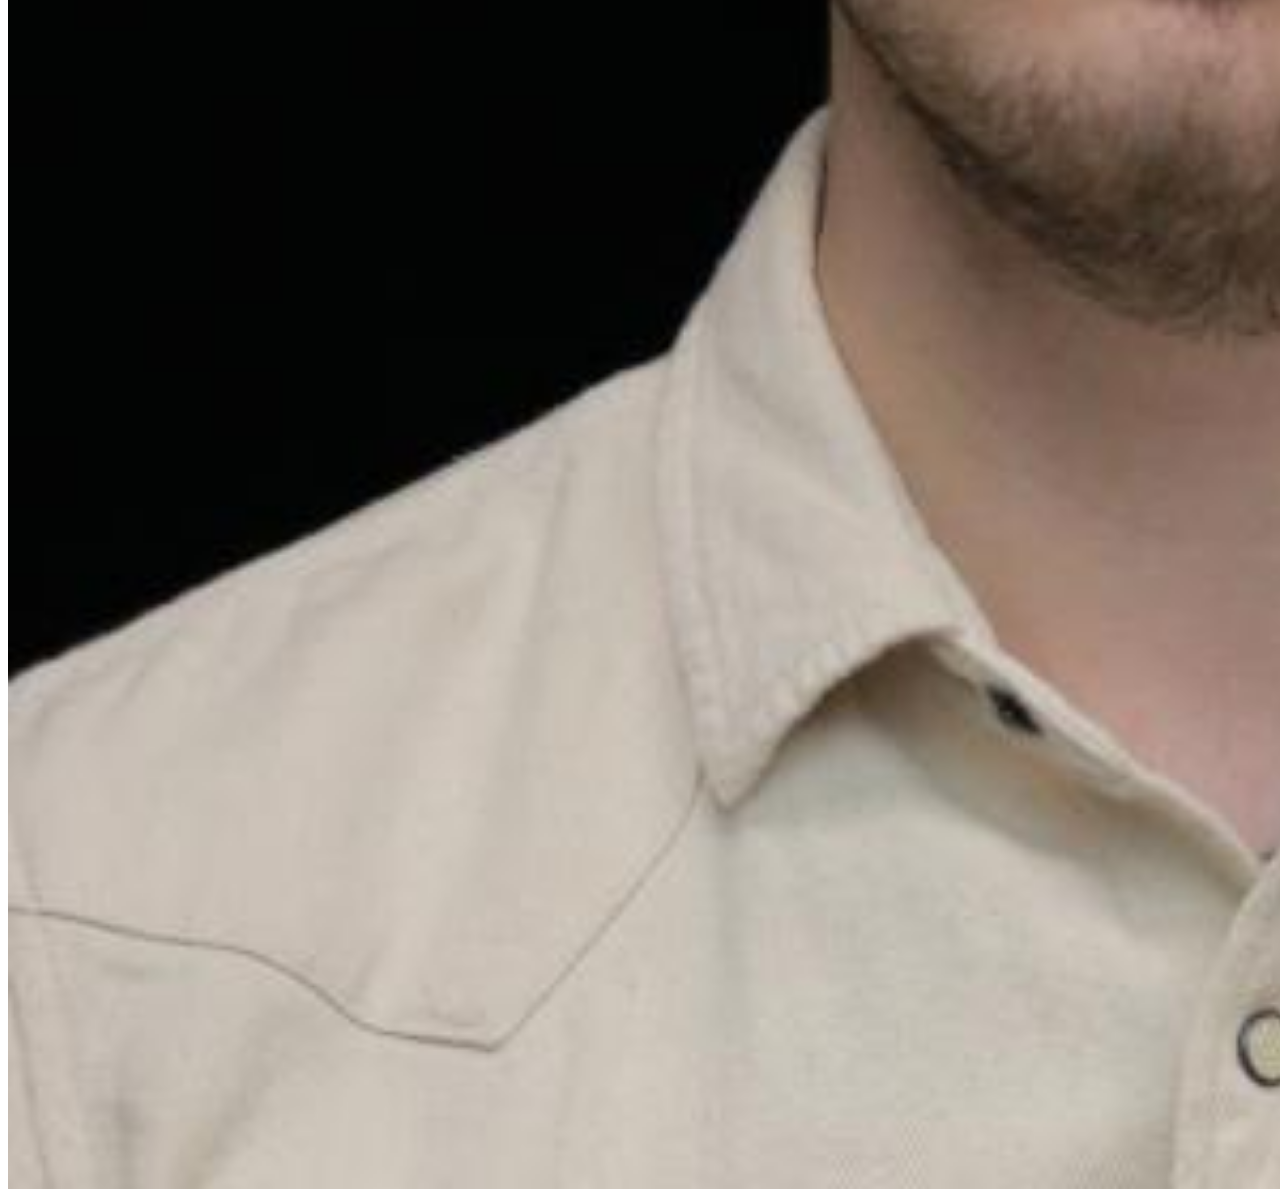
==== commit b5a7f1b3: "Responsive design for tab,phone,desktop" ====
--- a/src/template.html
+++ b/src/template.html
@@ -9,63 +9,68 @@
 
 <body>
 
-
-    <div class="about-me">
-        <div class="profile-image">
-            <h1 class="my-name">Dominik Dobrowolski</h1>
-            <img alt="" srcset="
+    <div class="background">
+
+    </div>
+    <header>
+        <div class="about-me">
+            <div class="profile-image">
+                <h1 class="my-name">Dominik Dobrowolski</h1>
+                <img alt="" srcset="
         ./assets/dom-spain/dom-spain-s.png 300w,
         ./assets/dom-spain/dom-spain-l.png 600w
         ">
-        </div>
-        <div class="introduction">
-            <h2>About Me</h2>
-            <p>Lorem, ipsum dolor sit amet consectetur adipisicing elit. Laudantium explicabo recusandae tempore ratione
-                dolores. Numquam esse ex necessitatibus reiciendis dolorum quis quasi obcaecati ducimus harum, voluptas,
-                consectetur perferendis accusamus autem!</p>
-
-            <div class="links">
-                <a class="icons" href="https://github.com/MrDomoArigato98" target="_blank" rel="noopener noreferrer"
-                    aria-label="GitHub">
-                    <svg viewBox="0 0 128 128" width="40" height="40" xmlns="http://www.w3.org/2000/svg">
-
-                        <svg viewBox="0 0 128 128">
-                            <g fill="#181616">
-                                <path fill-rule="evenodd" clip-rule="evenodd"
-                                    d="M64 1.512c-23.493 0-42.545 19.047-42.545 42.545 0 18.797 12.19 34.745 29.095 40.37 2.126.394 2.907-.923 2.907-2.047 0-1.014-.04-4.366-.058-7.92-11.837 2.573-14.334-5.02-14.334-5.02-1.935-4.918-4.724-6.226-4.724-6.226-3.86-2.64.29-2.586.29-2.586 4.273.3 6.523 4.385 6.523 4.385 3.794 6.504 9.953 4.623 12.38 3.536.383-2.75 1.485-4.628 2.702-5.69-9.45-1.075-19.384-4.724-19.384-21.026 0-4.645 1.662-8.44 4.384-11.42-.442-1.072-1.898-5.4.412-11.26 0 0 3.572-1.142 11.7 4.363 3.395-.943 7.035-1.416 10.65-1.432 3.616.017 7.258.49 10.658 1.432 8.12-5.504 11.688-4.362 11.688-4.362 2.316 5.86.86 10.187.418 11.26 2.728 2.978 4.378 6.774 4.378 11.42 0 16.34-9.953 19.938-19.427 20.99 1.526 1.32 2.886 3.91 2.886 7.88 0 5.692-.048 10.273-.048 11.674 0 1.13.766 2.458 2.922 2.04 16.896-5.632 29.07-21.574 29.07-40.365C106.545 20.56 87.497 1.512 64 1.512z">
+            </div>
+            <div class="introduction">
+                <h2>About Me</h2>
+                <p>Lorem, ipsum dolor sit amet consectetur adipisicing elit. Laudantium explicabo recusandae tempore
+                    ratione
+                    dolores. Numquam esse ex necessitatibus reiciendis dolorum quis quasi obcaecati ducimus harum,
+                    voluptas,
+                    consectetur perferendis accusamus autem!</p>
+
+                <div class="links">
+                    <a class="icons" href="https://github.com/MrDomoArigato98" target="_blank" rel="noopener noreferrer"
+                        aria-label="GitHub">
+                        <svg viewBox="0 0 128 128" width="40" height="40" xmlns="http://www.w3.org/2000/svg">
+
+                            <svg viewBox="0 0 128 128">
+                                <g fill="#181616">
+                                    <path fill-rule="evenodd" clip-rule="evenodd"
+                                        d="M64 1.512c-23.493 0-42.545 19.047-42.545 42.545 0 18.797 12.19 34.745 29.095 40.37 2.126.394 2.907-.923 2.907-2.047 0-1.014-.04-4.366-.058-7.92-11.837 2.573-14.334-5.02-14.334-5.02-1.935-4.918-4.724-6.226-4.724-6.226-3.86-2.64.29-2.586.29-2.586 4.273.3 6.523 4.385 6.523 4.385 3.794 6.504 9.953 4.623 12.38 3.536.383-2.75 1.485-4.628 2.702-5.69-9.45-1.075-19.384-4.724-19.384-21.026 0-4.645 1.662-8.44 4.384-11.42-.442-1.072-1.898-5.4.412-11.26 0 0 3.572-1.142 11.7 4.363 3.395-.943 7.035-1.416 10.65-1.432 3.616.017 7.258.49 10.658 1.432 8.12-5.504 11.688-4.362 11.688-4.362 2.316 5.86.86 10.187.418 11.26 2.728 2.978 4.378 6.774 4.378 11.42 0 16.34-9.953 19.938-19.427 20.99 1.526 1.32 2.886 3.91 2.886 7.88 0 5.692-.048 10.273-.048 11.674 0 1.13.766 2.458 2.922 2.04 16.896-5.632 29.07-21.574 29.07-40.365C106.545 20.56 87.497 1.512 64 1.512z">
+                                    </path>
+                                    <path
+                                        d="M37.57 62.596c-.095.212-.428.275-.73.13-.31-.14-.482-.427-.382-.64.09-.216.424-.277.733-.132.31.14.486.43.38.642zM39.293 64.52c-.203.187-.6.1-.87-.198-.278-.297-.33-.694-.124-.884.208-.188.593-.1.87.197.28.3.335.693.123.884zm1.677 2.448c-.26.182-.687.012-.95-.367-.262-.377-.262-.83.005-1.013.264-.182.684-.018.95.357.262.385.262.84-.005 1.024zm2.298 2.368c-.233.257-.73.188-1.093-.163-.372-.343-.475-.83-.242-1.087.237-.257.736-.185 1.102.163.37.342.482.83.233 1.086zm3.172 1.374c-.104.334-.582.485-1.064.344-.482-.146-.796-.536-.7-.872.1-.336.582-.493 1.067-.342.48.144.795.53.696.87zm3.48.255c.013.35-.396.642-.902.648-.508.012-.92-.272-.926-.618 0-.354.4-.642.908-.65.506-.01.92.272.92.62zm3.24-.551c.06.342-.29.694-.793.787-.494.092-.95-.12-1.014-.46-.06-.35.297-.7.79-.792.503-.088.953.118 1.017.466zm0 0">
+                                    </path>
+                                </g>
+                                <path
+                                    d="M24.855 108.302h-10.7a.5.5 0 00-.5.5v5.232a.5.5 0 00.5.5h4.173v6.5s-.937.32-3.53.32c-3.056 0-7.327-1.116-7.327-10.508 0-9.393 4.448-10.63 8.624-10.63 3.614 0 5.17.636 6.162.943.31.094.6-.216.6-.492l1.193-5.055a.468.468 0 00-.192-.39c-.403-.288-2.857-1.66-9.058-1.66-7.144 0-14.472 3.038-14.472 17.65 0 14.61 8.39 16.787 15.46 16.787 5.854 0 9.405-2.502 9.405-2.502.146-.08.162-.285.162-.38v-16.316a.5.5 0 00-.5-.5zM79.506 94.81H73.48a.5.5 0 00-.498.503l.002 11.644h-9.392V95.313a.5.5 0 00-.497-.503H57.07a.5.5 0 00-.498.503v31.53c0 .277.224.503.498.503h6.025a.5.5 0 00.497-.504v-13.486h9.392l-.016 13.486c0 .278.224.504.5.504h6.038a.5.5 0 00.497-.504v-31.53a.497.497 0 00-.497-.502zm-47.166.717c-2.144 0-3.884 1.753-3.884 3.923 0 2.167 1.74 3.925 3.884 3.925 2.146 0 3.885-1.758 3.885-3.925 0-2.17-1.74-3.923-3.885-3.923zm2.956 9.608H29.29c-.276 0-.522.284-.522.56v20.852c0 .613.382.795.876.795h5.41c.595 0 .74-.292.74-.805v-20.899a.5.5 0 00-.498-.502zm67.606.047h-5.98a.5.5 0 00-.496.504v15.46s-1.52 1.11-3.675 1.11-2.727-.977-2.727-3.088v-13.482a.5.5 0 00-.497-.504h-6.068a.502.502 0 00-.498.504v14.502c0 6.27 3.495 7.804 8.302 7.804 3.944 0 7.124-2.18 7.124-2.18s.15 1.15.22 1.285c.07.136.247.273.44.273l3.86-.017a.502.502 0 00.5-.504l-.003-21.166a.504.504 0 00-.5-.502zm16.342-.708c-3.396 0-5.706 1.515-5.706 1.515V95.312a.5.5 0 00-.497-.503H107a.5.5 0 00-.5.503v31.53a.5.5 0 00.5.503h4.192c.19 0 .332-.097.437-.268.103-.17.254-1.454.254-1.454s2.47 2.34 7.148 2.34c5.49 0 8.64-2.784 8.64-12.502s-5.03-10.988-8.428-10.988zm-2.36 17.764c-2.073-.063-3.48-1.004-3.48-1.004v-9.985s1.388-.85 3.09-1.004c2.153-.193 4.228.458 4.228 5.594 0 5.417-.935 6.486-3.837 6.398zm-63.689-.118c-.263 0-.937.107-1.63.107-2.22 0-2.973-1.032-2.973-2.368v-8.866h4.52a.5.5 0 00.5-.504v-4.856a.5.5 0 00-.5-.502h-4.52l-.007-5.97c0-.227-.116-.34-.378-.34h-6.16c-.238 0-.367.106-.367.335v6.17s-3.087.745-3.295.805a.5.5 0 00-.36.48v3.877a.5.5 0 00.497.503h3.158v9.328c0 6.93 4.86 7.61 8.14 7.61 1.497 0 3.29-.48 3.586-.59.18-.067.283-.252.283-.453l.004-4.265a.51.51 0 00-.5-.502z"
+                                    fill="#100E0F"></path>
+                            </svg>
+
+                        </svg>
+                    </a>
+                    <a class="icons" href="https://www.linkedin.com/in/dominik-dobrowolski/" target="_blank"
+                        rel="noopener noreferrer" aria-label="GitHub">
+                        <svg viewBox="0 0 128 128" width="40" height="40" xmlns="http://www.w3.org/2000/svg">
+                            <svg viewBox="0 0 128 128">
+                                <path
+                                    d="M116 3H12a8.91 8.91 0 00-9 8.8v104.42a8.91 8.91 0 009 8.78h104a8.93 8.93 0 009-8.81V11.77A8.93 8.93 0 00116 3zM39.17 107H21.06V48.73h18.11zm-9-66.21a10.5 10.5 0 1110.49-10.5 10.5 10.5 0 01-10.54 10.48zM107 107H88.89V78.65c0-6.75-.12-15.44-9.41-15.44s-10.87 7.36-10.87 15V107H50.53V48.73h17.36v8h.24c2.42-4.58 8.32-9.41 17.13-9.41C103.6 47.28 107 59.35 107 75z">
                                 </path>
-                                <path
-                                    d="M37.57 62.596c-.095.212-.428.275-.73.13-.31-.14-.482-.427-.382-.64.09-.216.424-.277.733-.132.31.14.486.43.38.642zM39.293 64.52c-.203.187-.6.1-.87-.198-.278-.297-.33-.694-.124-.884.208-.188.593-.1.87.197.28.3.335.693.123.884zm1.677 2.448c-.26.182-.687.012-.95-.367-.262-.377-.262-.83.005-1.013.264-.182.684-.018.95.357.262.385.262.84-.005 1.024zm2.298 2.368c-.233.257-.73.188-1.093-.163-.372-.343-.475-.83-.242-1.087.237-.257.736-.185 1.102.163.37.342.482.83.233 1.086zm3.172 1.374c-.104.334-.582.485-1.064.344-.482-.146-.796-.536-.7-.872.1-.336.582-.493 1.067-.342.48.144.795.53.696.87zm3.48.255c.013.35-.396.642-.902.648-.508.012-.92-.272-.926-.618 0-.354.4-.642.908-.65.506-.01.92.272.92.62zm3.24-.551c.06.342-.29.694-.793.787-.494.092-.95-.12-1.014-.46-.06-.35.297-.7.79-.792.503-.088.953.118 1.017.466zm0 0">
-                                </path>
-                            </g>
-                            <path
-                                d="M24.855 108.302h-10.7a.5.5 0 00-.5.5v5.232a.5.5 0 00.5.5h4.173v6.5s-.937.32-3.53.32c-3.056 0-7.327-1.116-7.327-10.508 0-9.393 4.448-10.63 8.624-10.63 3.614 0 5.17.636 6.162.943.31.094.6-.216.6-.492l1.193-5.055a.468.468 0 00-.192-.39c-.403-.288-2.857-1.66-9.058-1.66-7.144 0-14.472 3.038-14.472 17.65 0 14.61 8.39 16.787 15.46 16.787 5.854 0 9.405-2.502 9.405-2.502.146-.08.162-.285.162-.38v-16.316a.5.5 0 00-.5-.5zM79.506 94.81H73.48a.5.5 0 00-.498.503l.002 11.644h-9.392V95.313a.5.5 0 00-.497-.503H57.07a.5.5 0 00-.498.503v31.53c0 .277.224.503.498.503h6.025a.5.5 0 00.497-.504v-13.486h9.392l-.016 13.486c0 .278.224.504.5.504h6.038a.5.5 0 00.497-.504v-31.53a.497.497 0 00-.497-.502zm-47.166.717c-2.144 0-3.884 1.753-3.884 3.923 0 2.167 1.74 3.925 3.884 3.925 2.146 0 3.885-1.758 3.885-3.925 0-2.17-1.74-3.923-3.885-3.923zm2.956 9.608H29.29c-.276 0-.522.284-.522.56v20.852c0 .613.382.795.876.795h5.41c.595 0 .74-.292.74-.805v-20.899a.5.5 0 00-.498-.502zm67.606.047h-5.98a.5.5 0 00-.496.504v15.46s-1.52 1.11-3.675 1.11-2.727-.977-2.727-3.088v-13.482a.5.5 0 00-.497-.504h-6.068a.502.502 0 00-.498.504v14.502c0 6.27 3.495 7.804 8.302 7.804 3.944 0 7.124-2.18 7.124-2.18s.15 1.15.22 1.285c.07.136.247.273.44.273l3.86-.017a.502.502 0 00.5-.504l-.003-21.166a.504.504 0 00-.5-.502zm16.342-.708c-3.396 0-5.706 1.515-5.706 1.515V95.312a.5.5 0 00-.497-.503H107a.5.5 0 00-.5.503v31.53a.5.5 0 00.5.503h4.192c.19 0 .332-.097.437-.268.103-.17.254-1.454.254-1.454s2.47 2.34 7.148 2.34c5.49 0 8.64-2.784 8.64-12.502s-5.03-10.988-8.428-10.988zm-2.36 17.764c-2.073-.063-3.48-1.004-3.48-1.004v-9.985s1.388-.85 3.09-1.004c2.153-.193 4.228.458 4.228 5.594 0 5.417-.935 6.486-3.837 6.398zm-63.689-.118c-.263 0-.937.107-1.63.107-2.22 0-2.973-1.032-2.973-2.368v-8.866h4.52a.5.5 0 00.5-.504v-4.856a.5.5 0 00-.5-.502h-4.52l-.007-5.97c0-.227-.116-.34-.378-.34h-6.16c-.238 0-.367.106-.367.335v6.17s-3.087.745-3.295.805a.5.5 0 00-.36.48v3.877a.5.5 0 00.497.503h3.158v9.328c0 6.93 4.86 7.61 8.14 7.61 1.497 0 3.29-.48 3.586-.59.18-.067.283-.252.283-.453l.004-4.265a.51.51 0 00-.5-.502z"
-                                fill="#100E0F"></path>
-                        </svg>
-
-                    </svg>
-                </a>
-                <a class="icons" href="https://www.linkedin.com/in/dominik-dobrowolski/" target="_blank"
-                    rel="noopener noreferrer" aria-label="GitHub">
-                    <svg viewBox="0 0 128 128" width="40" height="40" xmlns="http://www.w3.org/2000/svg">
-
-
-                        <svg viewBox="0 0 128 128">
-                            <path
-                                d="M116 3H12a8.91 8.91 0 00-9 8.8v104.42a8.91 8.91 0 009 8.78h104a8.93 8.93 0 009-8.81V11.77A8.93 8.93 0 00116 3zM39.17 107H21.06V48.73h18.11zm-9-66.21a10.5 10.5 0 1110.49-10.5 10.5 10.5 0 01-10.54 10.48zM107 107H88.89V78.65c0-6.75-.12-15.44-9.41-15.44s-10.87 7.36-10.87 15V107H50.53V48.73h17.36v8h.24c2.42-4.58 8.32-9.41 17.13-9.41C103.6 47.28 107 59.35 107 75z">
-                            </path>
-                        </svg>
-
-
-                    </svg>
-                </a>
-            </div>
-        </div>
-    </div>
-
+                            </svg>
+
+
+                        </svg>
+                    </a>
+                </div>
+            </div>
+        </div>
+
+    </header>
     <main class="my-work">
         <h2>My Work</h2>
         <div class="card-grid">
+
             <div class="card">
                 <img
                     src="https://cdn.jsdelivr.net/gh/devicons/devicon@latest/icons/amazonwebservices/amazonwebservices-original-wordmark.svg" />
@@ -73,6 +78,38 @@
                 <p>Lorem, ipsum dolor sit amet consectetur adipisicing elit. Animi facere sint unde provident similique
                     sunt
                     voluptates reiciendis atque nostrum, </p>
+                <div class="links">
+                    <a class="icons" href="https://github.com/MrDomoArigato98" target="_blank" rel="noopener noreferrer"
+                        aria-label="GitHub">
+                        <svg viewBox="0 0 128 128" width="40" height="40" xmlns="http://www.w3.org/2000/svg">
+                            <svg viewBox="0 0 128 128">
+                                <g fill="#181616">
+                                    <path fill-rule="evenodd" clip-rule="evenodd"
+                                        d="M64 1.512c-23.493 0-42.545 19.047-42.545 42.545 0 18.797 12.19 34.745 29.095 40.37 2.126.394 2.907-.923 2.907-2.047 0-1.014-.04-4.366-.058-7.92-11.837 2.573-14.334-5.02-14.334-5.02-1.935-4.918-4.724-6.226-4.724-6.226-3.86-2.64.29-2.586.29-2.586 4.273.3 6.523 4.385 6.523 4.385 3.794 6.504 9.953 4.623 12.38 3.536.383-2.75 1.485-4.628 2.702-5.69-9.45-1.075-19.384-4.724-19.384-21.026 0-4.645 1.662-8.44 4.384-11.42-.442-1.072-1.898-5.4.412-11.26 0 0 3.572-1.142 11.7 4.363 3.395-.943 7.035-1.416 10.65-1.432 3.616.017 7.258.49 10.658 1.432 8.12-5.504 11.688-4.362 11.688-4.362 2.316 5.86.86 10.187.418 11.26 2.728 2.978 4.378 6.774 4.378 11.42 0 16.34-9.953 19.938-19.427 20.99 1.526 1.32 2.886 3.91 2.886 7.88 0 5.692-.048 10.273-.048 11.674 0 1.13.766 2.458 2.922 2.04 16.896-5.632 29.07-21.574 29.07-40.365C106.545 20.56 87.497 1.512 64 1.512z">
+                                    </path>
+                                    <path
+                                        d="M37.57 62.596c-.095.212-.428.275-.73.13-.31-.14-.482-.427-.382-.64.09-.216.424-.277.733-.132.31.14.486.43.38.642zM39.293 64.52c-.203.187-.6.1-.87-.198-.278-.297-.33-.694-.124-.884.208-.188.593-.1.87.197.28.3.335.693.123.884zm1.677 2.448c-.26.182-.687.012-.95-.367-.262-.377-.262-.83.005-1.013.264-.182.684-.018.95.357.262.385.262.84-.005 1.024zm2.298 2.368c-.233.257-.73.188-1.093-.163-.372-.343-.475-.83-.242-1.087.237-.257.736-.185 1.102.163.37.342.482.83.233 1.086zm3.172 1.374c-.104.334-.582.485-1.064.344-.482-.146-.796-.536-.7-.872.1-.336.582-.493 1.067-.342.48.144.795.53.696.87zm3.48.255c.013.35-.396.642-.902.648-.508.012-.92-.272-.926-.618 0-.354.4-.642.908-.65.506-.01.92.272.92.62zm3.24-.551c.06.342-.29.694-.793.787-.494.092-.95-.12-1.014-.46-.06-.35.297-.7.79-.792.503-.088.953.118 1.017.466zm0 0">
+                                    </path>
+                                </g>
+                                <path
+                                    d="M24.855 108.302h-10.7a.5.5 0 00-.5.5v5.232a.5.5 0 00.5.5h4.173v6.5s-.937.32-3.53.32c-3.056 0-7.327-1.116-7.327-10.508 0-9.393 4.448-10.63 8.624-10.63 3.614 0 5.17.636 6.162.943.31.094.6-.216.6-.492l1.193-5.055a.468.468 0 00-.192-.39c-.403-.288-2.857-1.66-9.058-1.66-7.144 0-14.472 3.038-14.472 17.65 0 14.61 8.39 16.787 15.46 16.787 5.854 0 9.405-2.502 9.405-2.502.146-.08.162-.285.162-.38v-16.316a.5.5 0 00-.5-.5zM79.506 94.81H73.48a.5.5 0 00-.498.503l.002 11.644h-9.392V95.313a.5.5 0 00-.497-.503H57.07a.5.5 0 00-.498.503v31.53c0 .277.224.503.498.503h6.025a.5.5 0 00.497-.504v-13.486h9.392l-.016 13.486c0 .278.224.504.5.504h6.038a.5.5 0 00.497-.504v-31.53a.497.497 0 00-.497-.502zm-47.166.717c-2.144 0-3.884 1.753-3.884 3.923 0 2.167 1.74 3.925 3.884 3.925 2.146 0 3.885-1.758 3.885-3.925 0-2.17-1.74-3.923-3.885-3.923zm2.956 9.608H29.29c-.276 0-.522.284-.522.56v20.852c0 .613.382.795.876.795h5.41c.595 0 .74-.292.74-.805v-20.899a.5.5 0 00-.498-.502zm67.606.047h-5.98a.5.5 0 00-.496.504v15.46s-1.52 1.11-3.675 1.11-2.727-.977-2.727-3.088v-13.482a.5.5 0 00-.497-.504h-6.068a.502.502 0 00-.498.504v14.502c0 6.27 3.495 7.804 8.302 7.804 3.944 0 7.124-2.18 7.124-2.18s.15 1.15.22 1.285c.07.136.247.273.44.273l3.86-.017a.502.502 0 00.5-.504l-.003-21.166a.504.504 0 00-.5-.502zm16.342-.708c-3.396 0-5.706 1.515-5.706 1.515V95.312a.5.5 0 00-.497-.503H107a.5.5 0 00-.5.503v31.53a.5.5 0 00.5.503h4.192c.19 0 .332-.097.437-.268.103-.17.254-1.454.254-1.454s2.47 2.34 7.148 2.34c5.49 0 8.64-2.784 8.64-12.502s-5.03-10.988-8.428-10.988zm-2.36 17.764c-2.073-.063-3.48-1.004-3.48-1.004v-9.985s1.388-.85 3.09-1.004c2.153-.193 4.228.458 4.228 5.594 0 5.417-.935 6.486-3.837 6.398zm-63.689-.118c-.263 0-.937.107-1.63.107-2.22 0-2.973-1.032-2.973-2.368v-8.866h4.52a.5.5 0 00.5-.504v-4.856a.5.5 0 00-.5-.502h-4.52l-.007-5.97c0-.227-.116-.34-.378-.34h-6.16c-.238 0-.367.106-.367.335v6.17s-3.087.745-3.295.805a.5.5 0 00-.36.48v3.877a.5.5 0 00.497.503h3.158v9.328c0 6.93 4.86 7.61 8.14 7.61 1.497 0 3.29-.48 3.586-.59.18-.067.283-.252.283-.453l.004-4.265a.51.51 0 00-.5-.502z"
+                                    fill="#100E0F"></path>
+                            </svg>
+
+                        </svg>
+                    </a>
+                    <a class="icons" href="https://github.com/MrDomoArigato98" target="_blank" rel="noopener noreferrer"
+                        aria-label="GitHub">
+                        <svg viewBox="0 0 128 128" width="40" height="40" xmlns="http://www.w3.org/2000/svg">
+                            <svg xmlns="http://www.w3.org/2000/svg" viewBox="0 0 24 24">
+                                <title>open-in-new</title>
+                                <path
+                                    d="M14,3V5H17.59L7.76,14.83L9.17,16.24L19,6.41V10H21V3M19,19H5V5H12V3H5C3.89,3 3,3.9 3,5V19A2,2 0 0,0 5,21H19A2,2 0 0,0 21,19V12H19V19Z" />
+                            </svg>
+
+                        </svg>
+                    </a>
+                </div>
             </div>
             <div class="card">
                 <img
@@ -81,6 +118,38 @@
                 <p>Lorem, ipsum dolor sit amet consectetur adipisicing elit. Animi facere sint unde provident similique
                     sunt
                     voluptates reiciendis atque nostrum, </p>
+                <div class="links">
+                    <a class="icons" href="https://github.com/MrDomoArigato98" target="_blank" rel="noopener noreferrer"
+                        aria-label="GitHub">
+                        <svg viewBox="0 0 128 128" width="40" height="40" xmlns="http://www.w3.org/2000/svg">
+                            <svg viewBox="0 0 128 128">
+                                <g fill="#181616">
+                                    <path fill-rule="evenodd" clip-rule="evenodd"
+                                        d="M64 1.512c-23.493 0-42.545 19.047-42.545 42.545 0 18.797 12.19 34.745 29.095 40.37 2.126.394 2.907-.923 2.907-2.047 0-1.014-.04-4.366-.058-7.92-11.837 2.573-14.334-5.02-14.334-5.02-1.935-4.918-4.724-6.226-4.724-6.226-3.86-2.64.29-2.586.29-2.586 4.273.3 6.523 4.385 6.523 4.385 3.794 6.504 9.953 4.623 12.38 3.536.383-2.75 1.485-4.628 2.702-5.69-9.45-1.075-19.384-4.724-19.384-21.026 0-4.645 1.662-8.44 4.384-11.42-.442-1.072-1.898-5.4.412-11.26 0 0 3.572-1.142 11.7 4.363 3.395-.943 7.035-1.416 10.65-1.432 3.616.017 7.258.49 10.658 1.432 8.12-5.504 11.688-4.362 11.688-4.362 2.316 5.86.86 10.187.418 11.26 2.728 2.978 4.378 6.774 4.378 11.42 0 16.34-9.953 19.938-19.427 20.99 1.526 1.32 2.886 3.91 2.886 7.88 0 5.692-.048 10.273-.048 11.674 0 1.13.766 2.458 2.922 2.04 16.896-5.632 29.07-21.574 29.07-40.365C106.545 20.56 87.497 1.512 64 1.512z">
+                                    </path>
+                                    <path
+                                        d="M37.57 62.596c-.095.212-.428.275-.73.13-.31-.14-.482-.427-.382-.64.09-.216.424-.277.733-.132.31.14.486.43.38.642zM39.293 64.52c-.203.187-.6.1-.87-.198-.278-.297-.33-.694-.124-.884.208-.188.593-.1.87.197.28.3.335.693.123.884zm1.677 2.448c-.26.182-.687.012-.95-.367-.262-.377-.262-.83.005-1.013.264-.182.684-.018.95.357.262.385.262.84-.005 1.024zm2.298 2.368c-.233.257-.73.188-1.093-.163-.372-.343-.475-.83-.242-1.087.237-.257.736-.185 1.102.163.37.342.482.83.233 1.086zm3.172 1.374c-.104.334-.582.485-1.064.344-.482-.146-.796-.536-.7-.872.1-.336.582-.493 1.067-.342.48.144.795.53.696.87zm3.48.255c.013.35-.396.642-.902.648-.508.012-.92-.272-.926-.618 0-.354.4-.642.908-.65.506-.01.92.272.92.62zm3.24-.551c.06.342-.29.694-.793.787-.494.092-.95-.12-1.014-.46-.06-.35.297-.7.79-.792.503-.088.953.118 1.017.466zm0 0">
+                                    </path>
+                                </g>
+                                <path
+                                    d="M24.855 108.302h-10.7a.5.5 0 00-.5.5v5.232a.5.5 0 00.5.5h4.173v6.5s-.937.32-3.53.32c-3.056 0-7.327-1.116-7.327-10.508 0-9.393 4.448-10.63 8.624-10.63 3.614 0 5.17.636 6.162.943.31.094.6-.216.6-.492l1.193-5.055a.468.468 0 00-.192-.39c-.403-.288-2.857-1.66-9.058-1.66-7.144 0-14.472 3.038-14.472 17.65 0 14.61 8.39 16.787 15.46 16.787 5.854 0 9.405-2.502 9.405-2.502.146-.08.162-.285.162-.38v-16.316a.5.5 0 00-.5-.5zM79.506 94.81H73.48a.5.5 0 00-.498.503l.002 11.644h-9.392V95.313a.5.5 0 00-.497-.503H57.07a.5.5 0 00-.498.503v31.53c0 .277.224.503.498.503h6.025a.5.5 0 00.497-.504v-13.486h9.392l-.016 13.486c0 .278.224.504.5.504h6.038a.5.5 0 00.497-.504v-31.53a.497.497 0 00-.497-.502zm-47.166.717c-2.144 0-3.884 1.753-3.884 3.923 0 2.167 1.74 3.925 3.884 3.925 2.146 0 3.885-1.758 3.885-3.925 0-2.17-1.74-3.923-3.885-3.923zm2.956 9.608H29.29c-.276 0-.522.284-.522.56v20.852c0 .613.382.795.876.795h5.41c.595 0 .74-.292.74-.805v-20.899a.5.5 0 00-.498-.502zm67.606.047h-5.98a.5.5 0 00-.496.504v15.46s-1.52 1.11-3.675 1.11-2.727-.977-2.727-3.088v-13.482a.5.5 0 00-.497-.504h-6.068a.502.502 0 00-.498.504v14.502c0 6.27 3.495 7.804 8.302 7.804 3.944 0 7.124-2.18 7.124-2.18s.15 1.15.22 1.285c.07.136.247.273.44.273l3.86-.017a.502.502 0 00.5-.504l-.003-21.166a.504.504 0 00-.5-.502zm16.342-.708c-3.396 0-5.706 1.515-5.706 1.515V95.312a.5.5 0 00-.497-.503H107a.5.5 0 00-.5.503v31.53a.5.5 0 00.5.503h4.192c.19 0 .332-.097.437-.268.103-.17.254-1.454.254-1.454s2.47 2.34 7.148 2.34c5.49 0 8.64-2.784 8.64-12.502s-5.03-10.988-8.428-10.988zm-2.36 17.764c-2.073-.063-3.48-1.004-3.48-1.004v-9.985s1.388-.85 3.09-1.004c2.153-.193 4.228.458 4.228 5.594 0 5.417-.935 6.486-3.837 6.398zm-63.689-.118c-.263 0-.937.107-1.63.107-2.22 0-2.973-1.032-2.973-2.368v-8.866h4.52a.5.5 0 00.5-.504v-4.856a.5.5 0 00-.5-.502h-4.52l-.007-5.97c0-.227-.116-.34-.378-.34h-6.16c-.238 0-.367.106-.367.335v6.17s-3.087.745-3.295.805a.5.5 0 00-.36.48v3.877a.5.5 0 00.497.503h3.158v9.328c0 6.93 4.86 7.61 8.14 7.61 1.497 0 3.29-.48 3.586-.59.18-.067.283-.252.283-.453l.004-4.265a.51.51 0 00-.5-.502z"
+                                    fill="#100E0F"></path>
+                            </svg>
+
+                        </svg>
+                    </a>
+                    <a class="icons" href="https://github.com/MrDomoArigato98" target="_blank" rel="noopener noreferrer"
+                        aria-label="GitHub">
+                        <svg viewBox="0 0 128 128" width="40" height="40" xmlns="http://www.w3.org/2000/svg">
+                            <svg xmlns="http://www.w3.org/2000/svg" viewBox="0 0 24 24">
+                                <title>open-in-new</title>
+                                <path
+                                    d="M14,3V5H17.59L7.76,14.83L9.17,16.24L19,6.41V10H21V3M19,19H5V5H12V3H5C3.89,3 3,3.9 3,5V19A2,2 0 0,0 5,21H19A2,2 0 0,0 21,19V12H19V19Z" />
+                            </svg>
+
+                        </svg>
+                    </a>
+                </div>
             </div>
             <div class="card">
                 <img
@@ -89,15 +158,41 @@
                 <p>Lorem, ipsum dolor sit amet consectetur adipisicing elit. Animi facere sint unde provident similique
                     sunt
                     voluptates reiciendis atque nostrum, </p>
-            </div>
-            <div class="card">
-                <img
-                    src="https://cdn.jsdelivr.net/gh/devicons/devicon@latest/icons/amazonwebservices/amazonwebservices-original-wordmark.svg" />
-                <h3>AWS: Cloud Support Engineer II </h3>
-                <p>Lorem, ipsum dolor sit amet consectetur adipisicing elit. Animi facere sint unde provident similique
-                    sunt
-                    voluptates reiciendis atque nostrum, </p>
-            </div>
+                <div class="links">
+                    <a class="icons" href="https://github.com/MrDomoArigato98" target="_blank" rel="noopener noreferrer"
+                        aria-label="GitHub">
+                        <svg viewBox="0 0 128 128" width="40" height="40" xmlns="http://www.w3.org/2000/svg">
+                            <svg viewBox="0 0 128 128">
+                                <g fill="#181616">
+                                    <path fill-rule="evenodd" clip-rule="evenodd"
+                                        d="M64 1.512c-23.493 0-42.545 19.047-42.545 42.545 0 18.797 12.19 34.745 29.095 40.37 2.126.394 2.907-.923 2.907-2.047 0-1.014-.04-4.366-.058-7.92-11.837 2.573-14.334-5.02-14.334-5.02-1.935-4.918-4.724-6.226-4.724-6.226-3.86-2.64.29-2.586.29-2.586 4.273.3 6.523 4.385 6.523 4.385 3.794 6.504 9.953 4.623 12.38 3.536.383-2.75 1.485-4.628 2.702-5.69-9.45-1.075-19.384-4.724-19.384-21.026 0-4.645 1.662-8.44 4.384-11.42-.442-1.072-1.898-5.4.412-11.26 0 0 3.572-1.142 11.7 4.363 3.395-.943 7.035-1.416 10.65-1.432 3.616.017 7.258.49 10.658 1.432 8.12-5.504 11.688-4.362 11.688-4.362 2.316 5.86.86 10.187.418 11.26 2.728 2.978 4.378 6.774 4.378 11.42 0 16.34-9.953 19.938-19.427 20.99 1.526 1.32 2.886 3.91 2.886 7.88 0 5.692-.048 10.273-.048 11.674 0 1.13.766 2.458 2.922 2.04 16.896-5.632 29.07-21.574 29.07-40.365C106.545 20.56 87.497 1.512 64 1.512z">
+                                    </path>
+                                    <path
+                                        d="M37.57 62.596c-.095.212-.428.275-.73.13-.31-.14-.482-.427-.382-.64.09-.216.424-.277.733-.132.31.14.486.43.38.642zM39.293 64.52c-.203.187-.6.1-.87-.198-.278-.297-.33-.694-.124-.884.208-.188.593-.1.87.197.28.3.335.693.123.884zm1.677 2.448c-.26.182-.687.012-.95-.367-.262-.377-.262-.83.005-1.013.264-.182.684-.018.95.357.262.385.262.84-.005 1.024zm2.298 2.368c-.233.257-.73.188-1.093-.163-.372-.343-.475-.83-.242-1.087.237-.257.736-.185 1.102.163.37.342.482.83.233 1.086zm3.172 1.374c-.104.334-.582.485-1.064.344-.482-.146-.796-.536-.7-.872.1-.336.582-.493 1.067-.342.48.144.795.53.696.87zm3.48.255c.013.35-.396.642-.902.648-.508.012-.92-.272-.926-.618 0-.354.4-.642.908-.65.506-.01.92.272.92.62zm3.24-.551c.06.342-.29.694-.793.787-.494.092-.95-.12-1.014-.46-.06-.35.297-.7.79-.792.503-.088.953.118 1.017.466zm0 0">
+                                    </path>
+                                </g>
+                                <path
+                                    d="M24.855 108.302h-10.7a.5.5 0 00-.5.5v5.232a.5.5 0 00.5.5h4.173v6.5s-.937.32-3.53.32c-3.056 0-7.327-1.116-7.327-10.508 0-9.393 4.448-10.63 8.624-10.63 3.614 0 5.17.636 6.162.943.31.094.6-.216.6-.492l1.193-5.055a.468.468 0 00-.192-.39c-.403-.288-2.857-1.66-9.058-1.66-7.144 0-14.472 3.038-14.472 17.65 0 14.61 8.39 16.787 15.46 16.787 5.854 0 9.405-2.502 9.405-2.502.146-.08.162-.285.162-.38v-16.316a.5.5 0 00-.5-.5zM79.506 94.81H73.48a.5.5 0 00-.498.503l.002 11.644h-9.392V95.313a.5.5 0 00-.497-.503H57.07a.5.5 0 00-.498.503v31.53c0 .277.224.503.498.503h6.025a.5.5 0 00.497-.504v-13.486h9.392l-.016 13.486c0 .278.224.504.5.504h6.038a.5.5 0 00.497-.504v-31.53a.497.497 0 00-.497-.502zm-47.166.717c-2.144 0-3.884 1.753-3.884 3.923 0 2.167 1.74 3.925 3.884 3.925 2.146 0 3.885-1.758 3.885-3.925 0-2.17-1.74-3.923-3.885-3.923zm2.956 9.608H29.29c-.276 0-.522.284-.522.56v20.852c0 .613.382.795.876.795h5.41c.595 0 .74-.292.74-.805v-20.899a.5.5 0 00-.498-.502zm67.606.047h-5.98a.5.5 0 00-.496.504v15.46s-1.52 1.11-3.675 1.11-2.727-.977-2.727-3.088v-13.482a.5.5 0 00-.497-.504h-6.068a.502.502 0 00-.498.504v14.502c0 6.27 3.495 7.804 8.302 7.804 3.944 0 7.124-2.18 7.124-2.18s.15 1.15.22 1.285c.07.136.247.273.44.273l3.86-.017a.502.502 0 00.5-.504l-.003-21.166a.504.504 0 00-.5-.502zm16.342-.708c-3.396 0-5.706 1.515-5.706 1.515V95.312a.5.5 0 00-.497-.503H107a.5.5 0 00-.5.503v31.53a.5.5 0 00.5.503h4.192c.19 0 .332-.097.437-.268.103-.17.254-1.454.254-1.454s2.47 2.34 7.148 2.34c5.49 0 8.64-2.784 8.64-12.502s-5.03-10.988-8.428-10.988zm-2.36 17.764c-2.073-.063-3.48-1.004-3.48-1.004v-9.985s1.388-.85 3.09-1.004c2.153-.193 4.228.458 4.228 5.594 0 5.417-.935 6.486-3.837 6.398zm-63.689-.118c-.263 0-.937.107-1.63.107-2.22 0-2.973-1.032-2.973-2.368v-8.866h4.52a.5.5 0 00.5-.504v-4.856a.5.5 0 00-.5-.502h-4.52l-.007-5.97c0-.227-.116-.34-.378-.34h-6.16c-.238 0-.367.106-.367.335v6.17s-3.087.745-3.295.805a.5.5 0 00-.36.48v3.877a.5.5 0 00.497.503h3.158v9.328c0 6.93 4.86 7.61 8.14 7.61 1.497 0 3.29-.48 3.586-.59.18-.067.283-.252.283-.453l.004-4.265a.51.51 0 00-.5-.502z"
+                                    fill="#100E0F"></path>
+                            </svg>
+
+                        </svg>
+                    </a>
+                    <a class="icons" href="https://github.com/MrDomoArigato98" target="_blank" rel="noopener noreferrer"
+                        aria-label="GitHub">
+                        <svg viewBox="0 0 128 128" width="40" height="40" xmlns="http://www.w3.org/2000/svg">
+                            <svg xmlns="http://www.w3.org/2000/svg" viewBox="0 0 24 24">
+                                <title>open-in-new</title>
+                                <path
+                                    d="M14,3V5H17.59L7.76,14.83L9.17,16.24L19,6.41V10H21V3M19,19H5V5H12V3H5C3.89,3 3,3.9 3,5V19A2,2 0 0,0 5,21H19A2,2 0 0,0 21,19V12H19V19Z" />
+                            </svg>
+
+                        </svg>
+                    </a>
+                </div>
+            </div>
+
+
         </div>
         </div>
 
@@ -106,7 +201,64 @@
 
     <footer>
         <div class="contact-info">
-            <p>Contact me . . </p>
+            <h4>Contact me</h4>
+            <p>Please get in touch if you think our work could be mutually beneficial!</p>
+
+            <address>
+                <span>1234 Random Road</span>
+                <span>Random Town, California 12345</span>
+            </address>
+
+            <div class="phone">
+                <svg xmlns="http://www.w3.org/2000/svg" viewBox="0 0 24 24" ><title>phone</title><path d="M6.62,10.79C8.06,13.62 10.38,15.94 13.21,17.38L15.41,15.18C15.69,14.9 16.08,14.82 16.43,14.93C17.55,15.3 18.75,15.5 20,15.5A1,1 0 0,1 21,16.5V20A1,1 0 0,1 20,21A17,17 0 0,1 3,4A1,1 0 0,1 4,3H7.5A1,1 0 0,1 8.5,4C8.5,5.25 8.7,6.45 9.07,7.57C9.18,7.92 9.1,8.31 8.82,8.59L6.62,10.79Z" /></svg>
+                <p class="phone-number">555-555-5555</p>
+            </div>
+
+            <div class="email">
+                <svg xmlns="http://www.w3.org/2000/svg" viewBox="0 0 24 24"><title>email-outline</title><path d="M22 6C22 4.9 21.1 4 20 4H4C2.9 4 2 4.9 2 6V18C2 19.1 2.9 20 4 20H20C21.1 20 22 19.1 22 18V6M20 6L12 11L4 6H20M20 18H4V8L12 13L20 8V18Z" /></svg>
+                <p>not-a-real-email@gmail.com</p>
+            </div>
+
+
+            <div class="links">
+                <a class="icons" href="https://github.com/MrDomoArigato98" target="_blank" rel="noopener noreferrer"
+                    aria-label="GitHub">
+                    <svg viewBox="0 0 128 128" width="40" height="40" xmlns="http://www.w3.org/2000/svg">
+
+                        <svg viewBox="0 0 128 128">
+                            <g fill="#181616">
+                                <path fill-rule="evenodd" clip-rule="evenodd"
+                                    d="M64 1.512c-23.493 0-42.545 19.047-42.545 42.545 0 18.797 12.19 34.745 29.095 40.37 2.126.394 2.907-.923 2.907-2.047 0-1.014-.04-4.366-.058-7.92-11.837 2.573-14.334-5.02-14.334-5.02-1.935-4.918-4.724-6.226-4.724-6.226-3.86-2.64.29-2.586.29-2.586 4.273.3 6.523 4.385 6.523 4.385 3.794 6.504 9.953 4.623 12.38 3.536.383-2.75 1.485-4.628 2.702-5.69-9.45-1.075-19.384-4.724-19.384-21.026 0-4.645 1.662-8.44 4.384-11.42-.442-1.072-1.898-5.4.412-11.26 0 0 3.572-1.142 11.7 4.363 3.395-.943 7.035-1.416 10.65-1.432 3.616.017 7.258.49 10.658 1.432 8.12-5.504 11.688-4.362 11.688-4.362 2.316 5.86.86 10.187.418 11.26 2.728 2.978 4.378 6.774 4.378 11.42 0 16.34-9.953 19.938-19.427 20.99 1.526 1.32 2.886 3.91 2.886 7.88 0 5.692-.048 10.273-.048 11.674 0 1.13.766 2.458 2.922 2.04 16.896-5.632 29.07-21.574 29.07-40.365C106.545 20.56 87.497 1.512 64 1.512z">
+                                </path>
+                                <path
+                                    d="M37.57 62.596c-.095.212-.428.275-.73.13-.31-.14-.482-.427-.382-.64.09-.216.424-.277.733-.132.31.14.486.43.38.642zM39.293 64.52c-.203.187-.6.1-.87-.198-.278-.297-.33-.694-.124-.884.208-.188.593-.1.87.197.28.3.335.693.123.884zm1.677 2.448c-.26.182-.687.012-.95-.367-.262-.377-.262-.83.005-1.013.264-.182.684-.018.95.357.262.385.262.84-.005 1.024zm2.298 2.368c-.233.257-.73.188-1.093-.163-.372-.343-.475-.83-.242-1.087.237-.257.736-.185 1.102.163.37.342.482.83.233 1.086zm3.172 1.374c-.104.334-.582.485-1.064.344-.482-.146-.796-.536-.7-.872.1-.336.582-.493 1.067-.342.48.144.795.53.696.87zm3.48.255c.013.35-.396.642-.902.648-.508.012-.92-.272-.926-.618 0-.354.4-.642.908-.65.506-.01.92.272.92.62zm3.24-.551c.06.342-.29.694-.793.787-.494.092-.95-.12-1.014-.46-.06-.35.297-.7.79-.792.503-.088.953.118 1.017.466zm0 0">
+                                </path>
+                            </g>
+                            <path
+                                d="M24.855 108.302h-10.7a.5.5 0 00-.5.5v5.232a.5.5 0 00.5.5h4.173v6.5s-.937.32-3.53.32c-3.056 0-7.327-1.116-7.327-10.508 0-9.393 4.448-10.63 8.624-10.63 3.614 0 5.17.636 6.162.943.31.094.6-.216.6-.492l1.193-5.055a.468.468 0 00-.192-.39c-.403-.288-2.857-1.66-9.058-1.66-7.144 0-14.472 3.038-14.472 17.65 0 14.61 8.39 16.787 15.46 16.787 5.854 0 9.405-2.502 9.405-2.502.146-.08.162-.285.162-.38v-16.316a.5.5 0 00-.5-.5zM79.506 94.81H73.48a.5.5 0 00-.498.503l.002 11.644h-9.392V95.313a.5.5 0 00-.497-.503H57.07a.5.5 0 00-.498.503v31.53c0 .277.224.503.498.503h6.025a.5.5 0 00.497-.504v-13.486h9.392l-.016 13.486c0 .278.224.504.5.504h6.038a.5.5 0 00.497-.504v-31.53a.497.497 0 00-.497-.502zm-47.166.717c-2.144 0-3.884 1.753-3.884 3.923 0 2.167 1.74 3.925 3.884 3.925 2.146 0 3.885-1.758 3.885-3.925 0-2.17-1.74-3.923-3.885-3.923zm2.956 9.608H29.29c-.276 0-.522.284-.522.56v20.852c0 .613.382.795.876.795h5.41c.595 0 .74-.292.74-.805v-20.899a.5.5 0 00-.498-.502zm67.606.047h-5.98a.5.5 0 00-.496.504v15.46s-1.52 1.11-3.675 1.11-2.727-.977-2.727-3.088v-13.482a.5.5 0 00-.497-.504h-6.068a.502.502 0 00-.498.504v14.502c0 6.27 3.495 7.804 8.302 7.804 3.944 0 7.124-2.18 7.124-2.18s.15 1.15.22 1.285c.07.136.247.273.44.273l3.86-.017a.502.502 0 00.5-.504l-.003-21.166a.504.504 0 00-.5-.502zm16.342-.708c-3.396 0-5.706 1.515-5.706 1.515V95.312a.5.5 0 00-.497-.503H107a.5.5 0 00-.5.503v31.53a.5.5 0 00.5.503h4.192c.19 0 .332-.097.437-.268.103-.17.254-1.454.254-1.454s2.47 2.34 7.148 2.34c5.49 0 8.64-2.784 8.64-12.502s-5.03-10.988-8.428-10.988zm-2.36 17.764c-2.073-.063-3.48-1.004-3.48-1.004v-9.985s1.388-.85 3.09-1.004c2.153-.193 4.228.458 4.228 5.594 0 5.417-.935 6.486-3.837 6.398zm-63.689-.118c-.263 0-.937.107-1.63.107-2.22 0-2.973-1.032-2.973-2.368v-8.866h4.52a.5.5 0 00.5-.504v-4.856a.5.5 0 00-.5-.502h-4.52l-.007-5.97c0-.227-.116-.34-.378-.34h-6.16c-.238 0-.367.106-.367.335v6.17s-3.087.745-3.295.805a.5.5 0 00-.36.48v3.877a.5.5 0 00.497.503h3.158v9.328c0 6.93 4.86 7.61 8.14 7.61 1.497 0 3.29-.48 3.586-.59.18-.067.283-.252.283-.453l.004-4.265a.51.51 0 00-.5-.502z"
+                                fill="#100E0F"></path>
+                        </svg>
+
+                    </svg>
+                </a>
+                <a class="icons" href="https://www.linkedin.com/in/dominik-dobrowolski/" target="_blank"
+                    rel="noopener noreferrer" aria-label="GitHub">
+                    <svg viewBox="0 0 128 128" width="40" height="40" xmlns="http://www.w3.org/2000/svg">
+                        <svg viewBox="0 0 128 128">
+                            <path
+                                d="M116 3H12a8.91 8.91 0 00-9 8.8v104.42a8.91 8.91 0 009 8.78h104a8.93 8.93 0 009-8.81V11.77A8.93 8.93 0 00116 3zM39.17 107H21.06V48.73h18.11zm-9-66.21a10.5 10.5 0 1110.49-10.5 10.5 10.5 0 01-10.54 10.48zM107 107H88.89V78.65c0-6.75-.12-15.44-9.41-15.44s-10.87 7.36-10.87 15V107H50.53V48.73h17.36v8h.24c2.42-4.58 8.32-9.41 17.13-9.41C103.6 47.28 107 59.35 107 75z">
+                            </path>
+                        </svg>
+
+
+                    </svg>
+                </a>
+            </div>
+        </div>
+        <div class="footer-image-container">
+            <img alt="" srcset="
+        ./assets/dom-badge.jpeg 300w,
+        ">
         </div>
     </footer>
 </body>
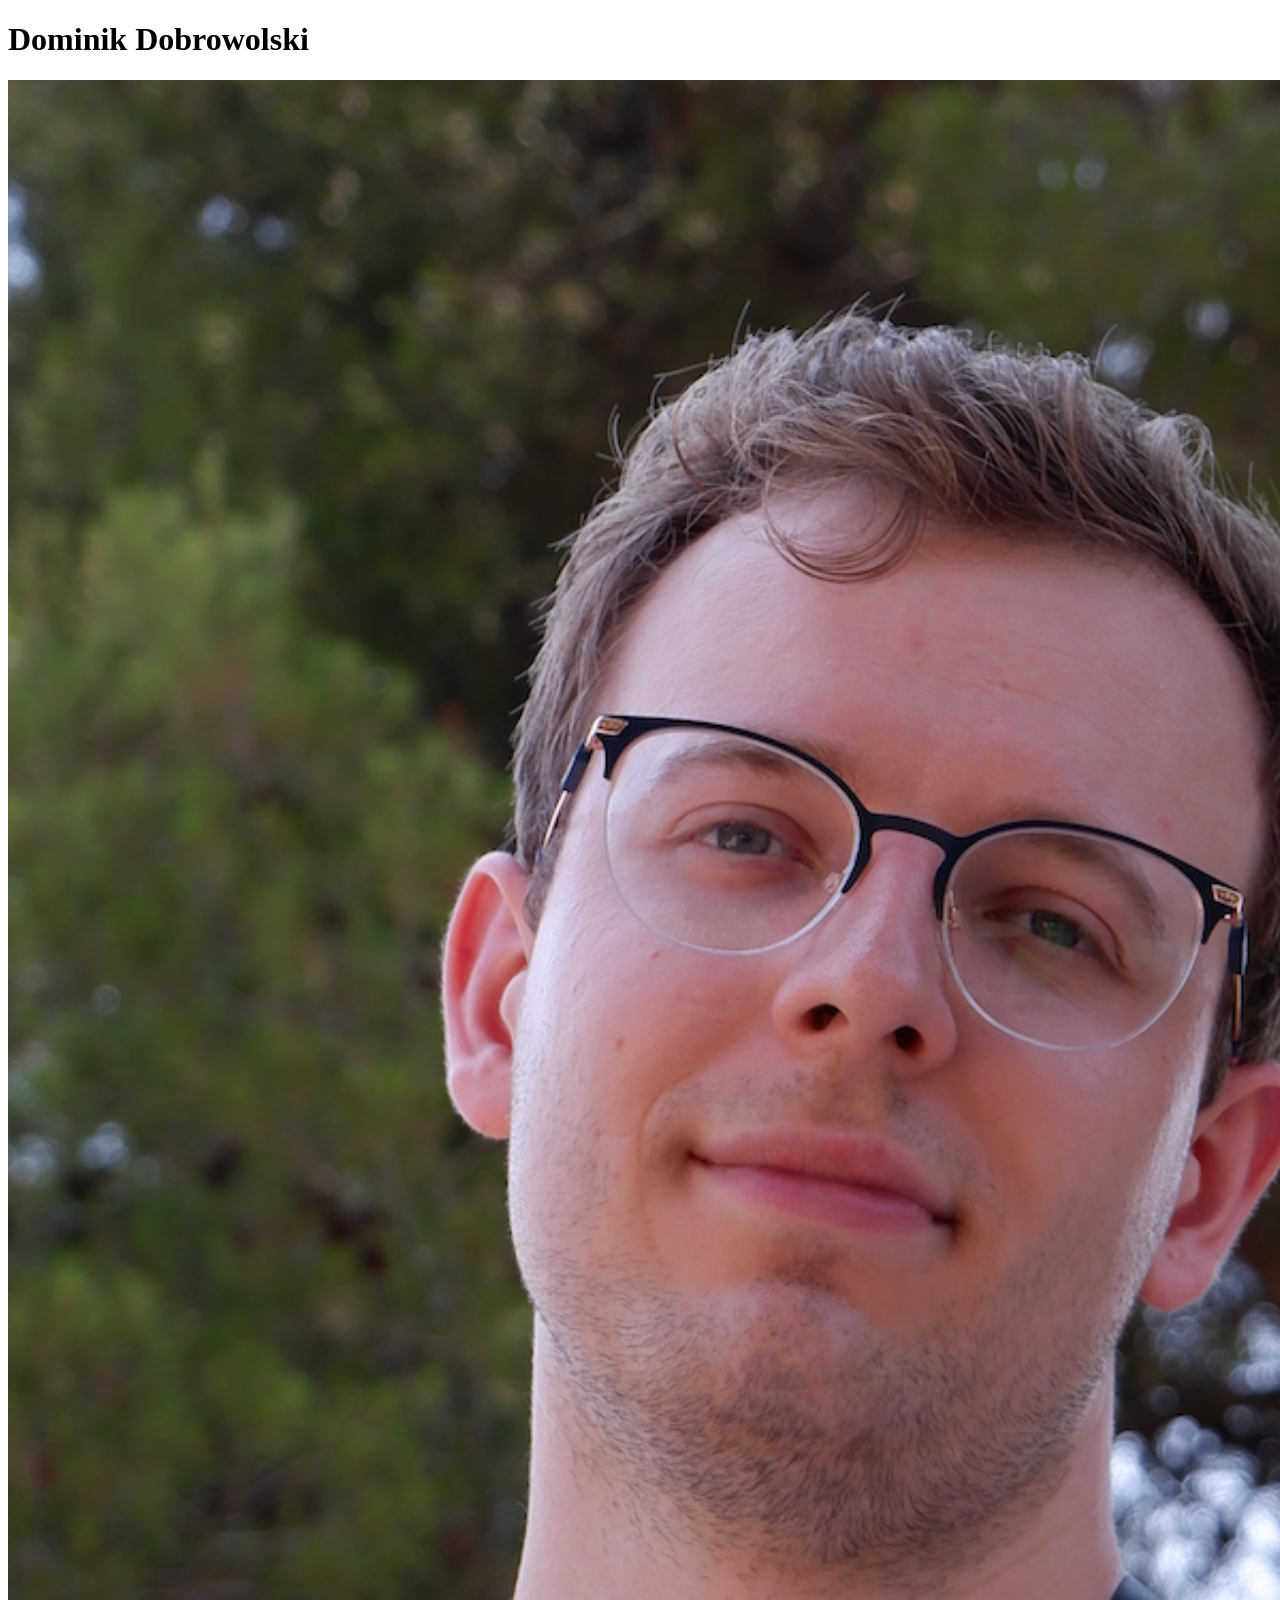
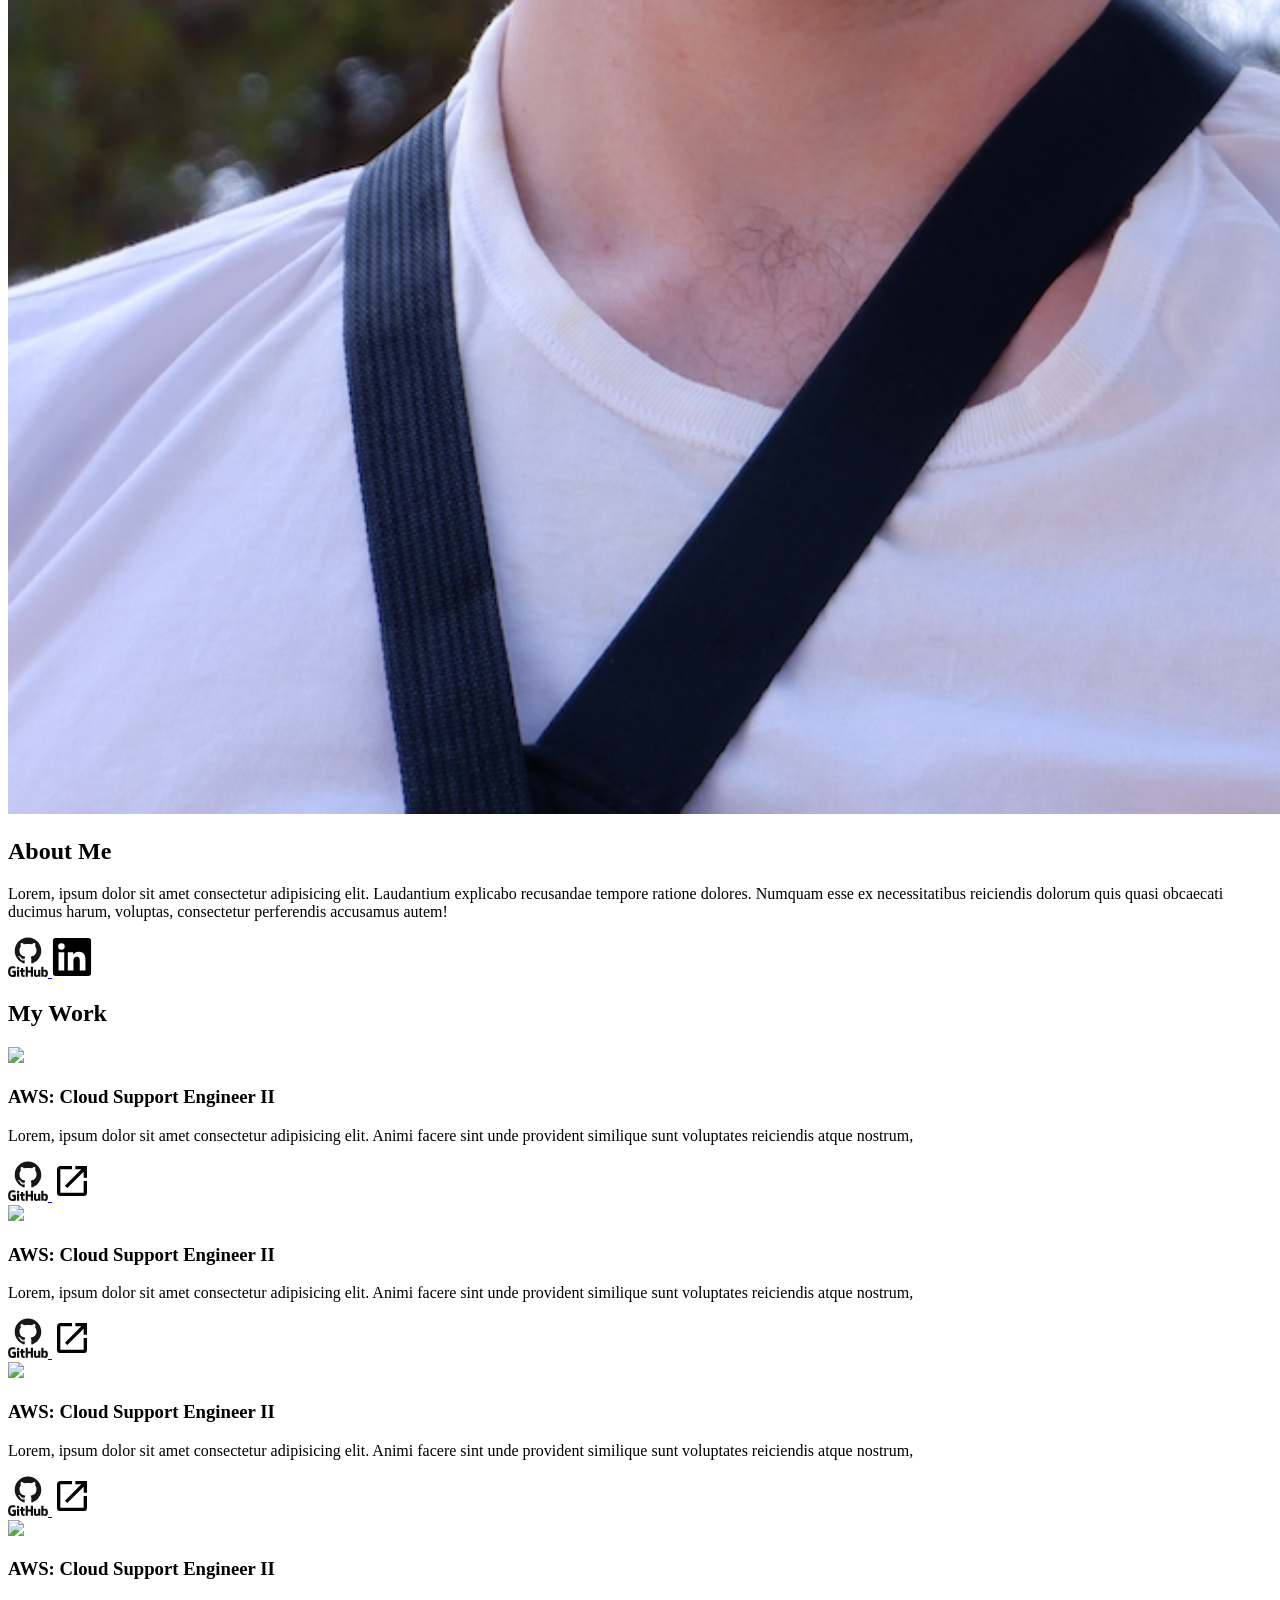
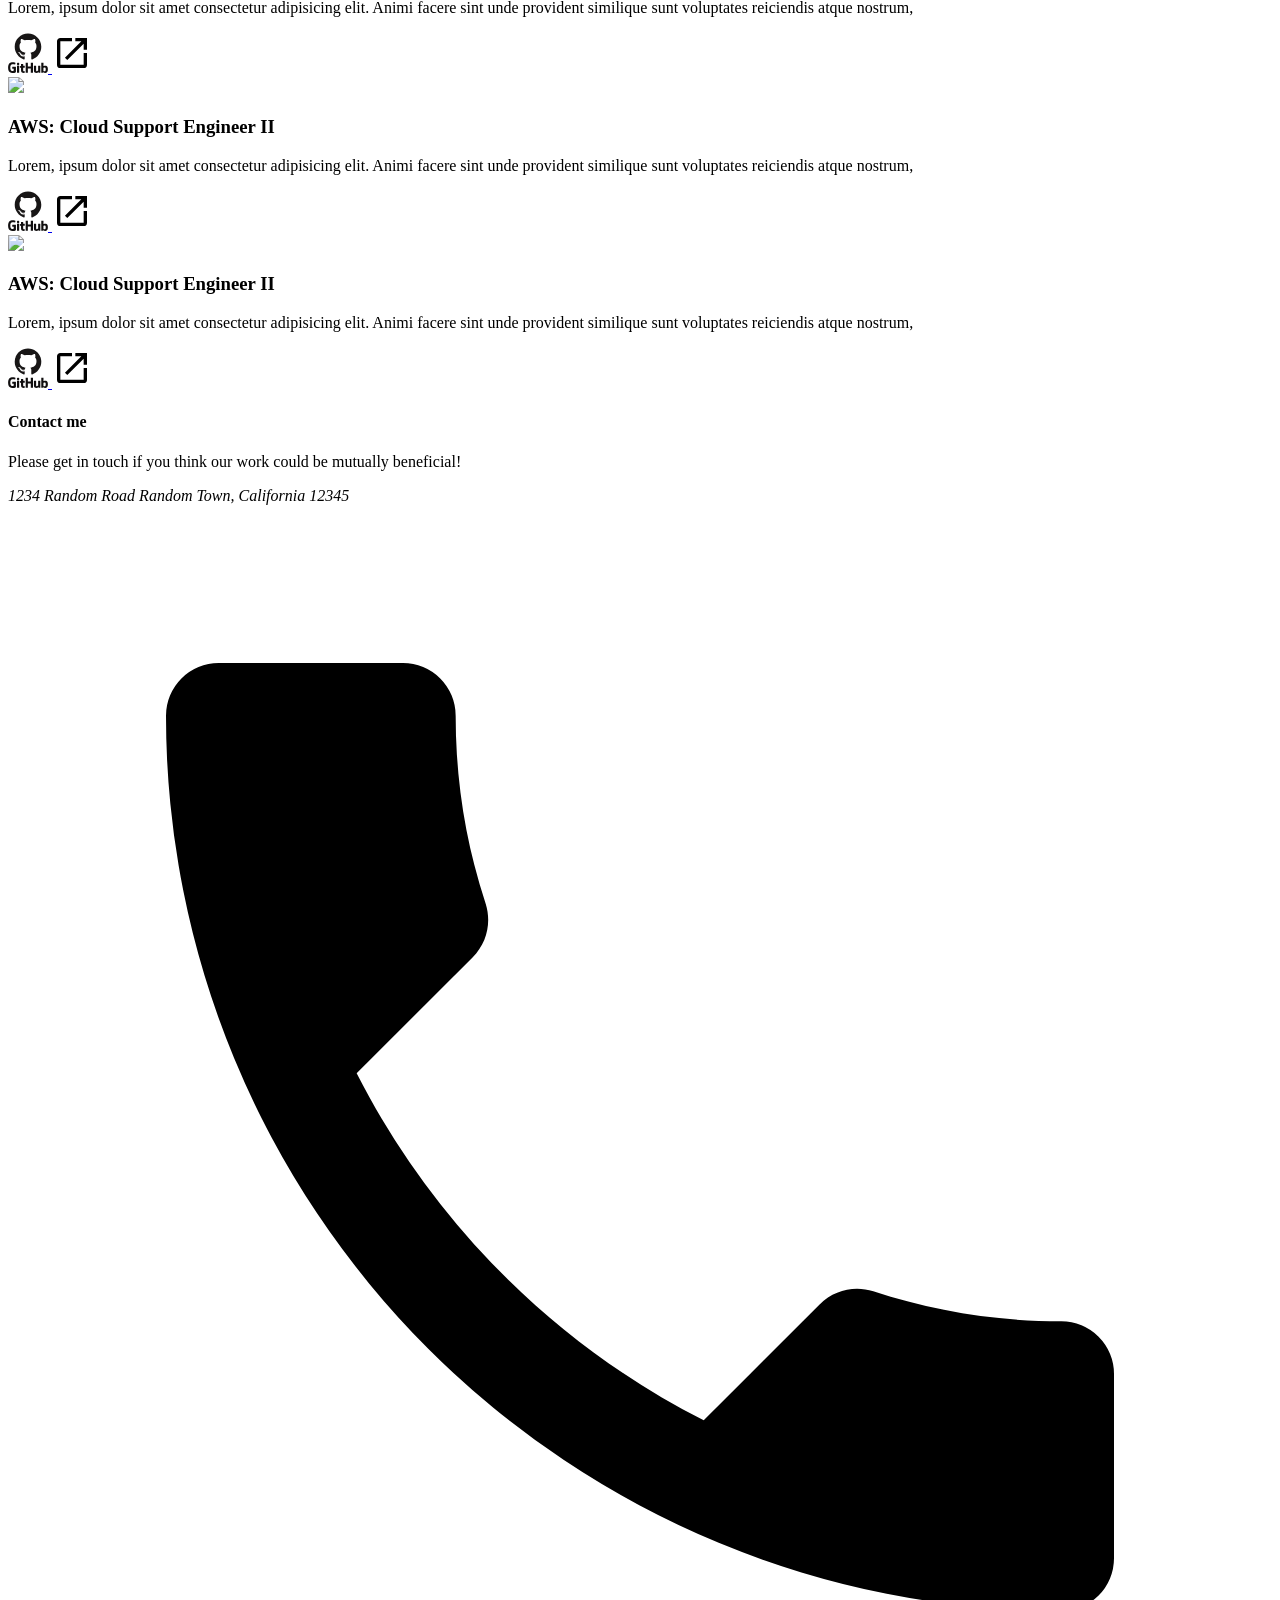
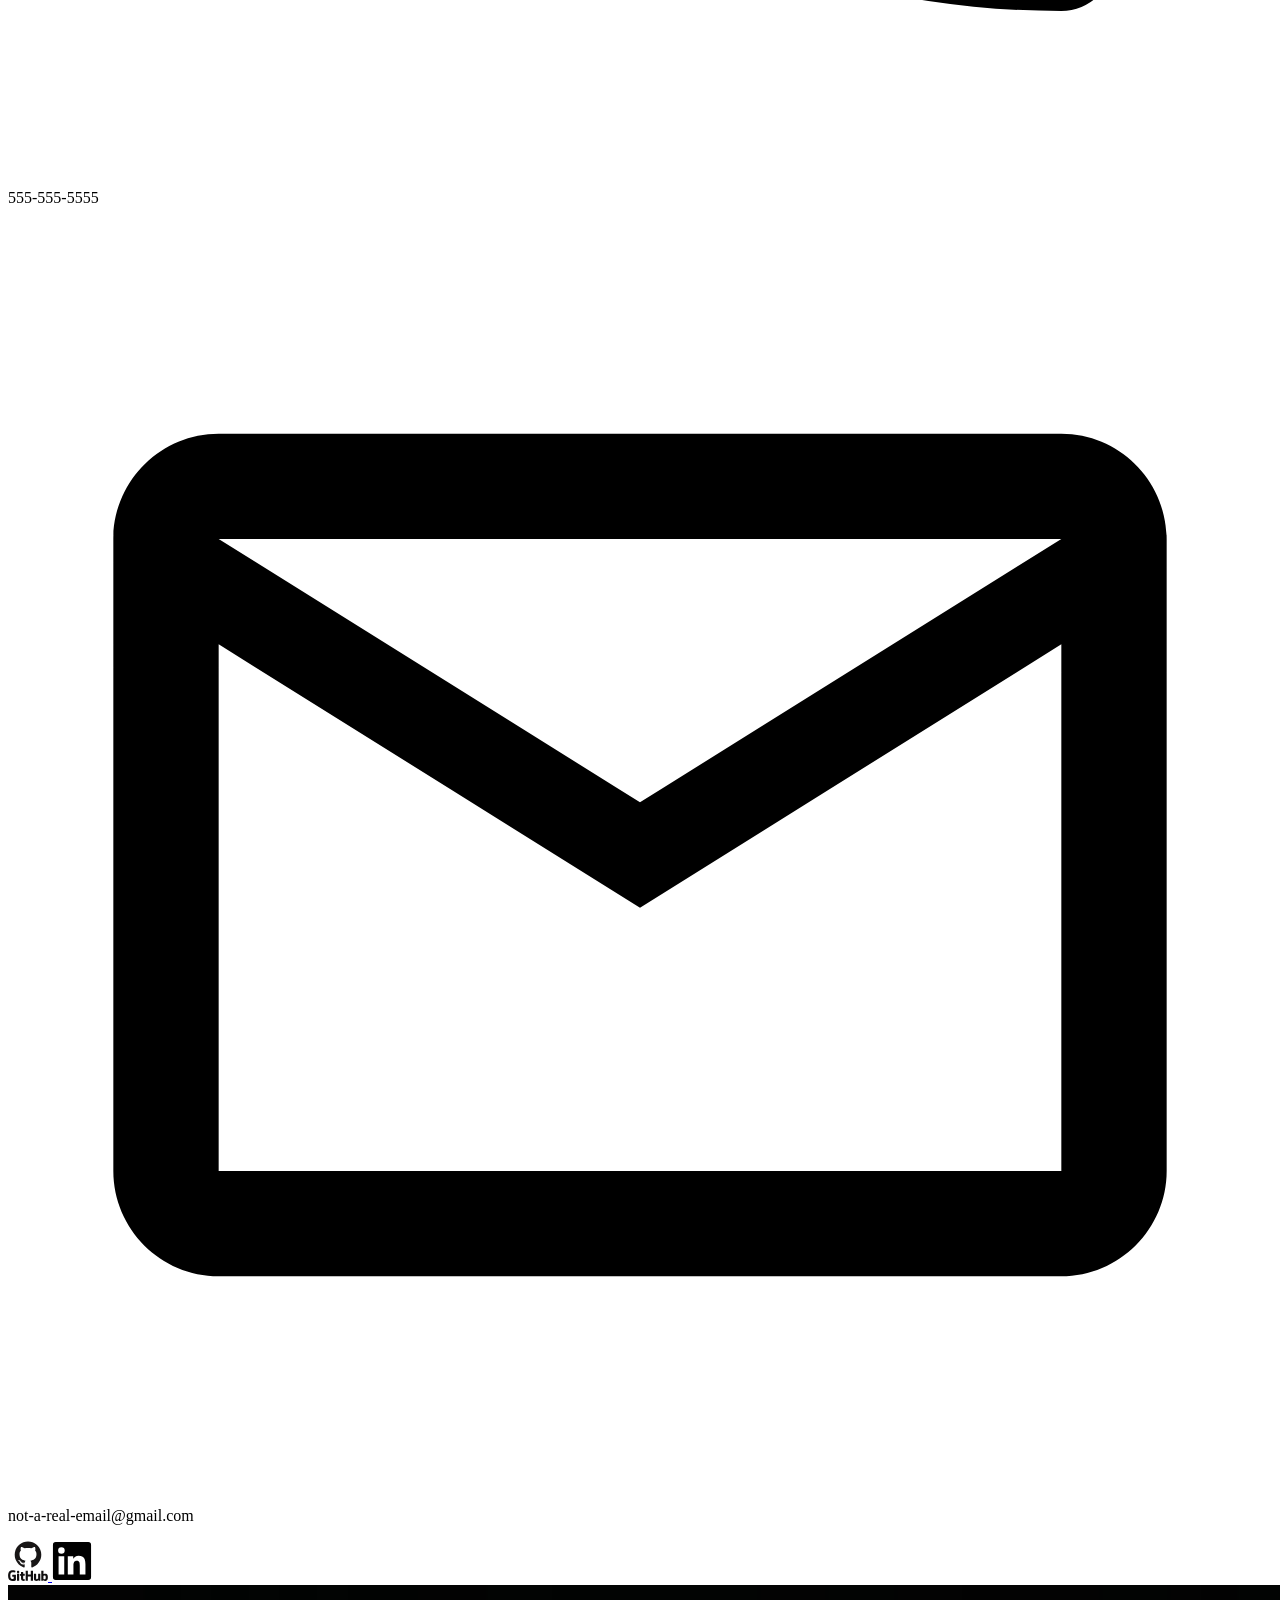
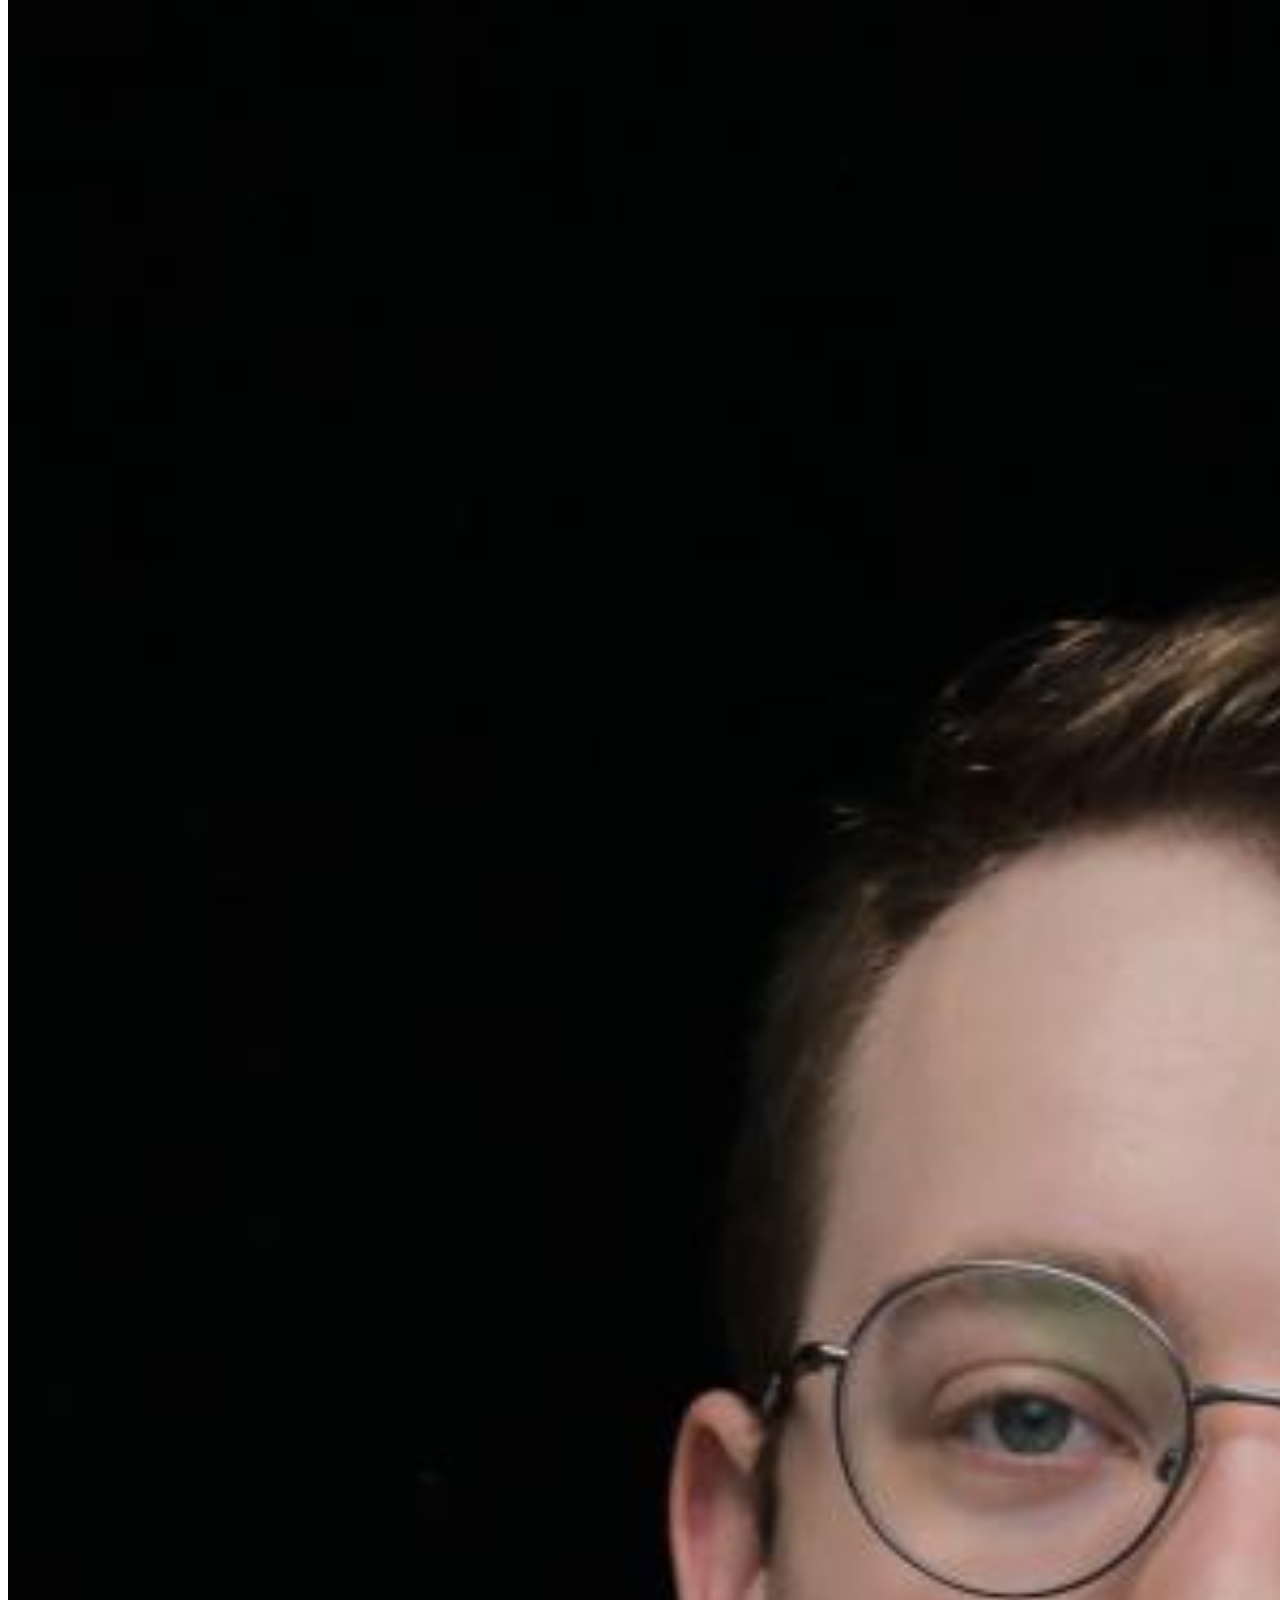
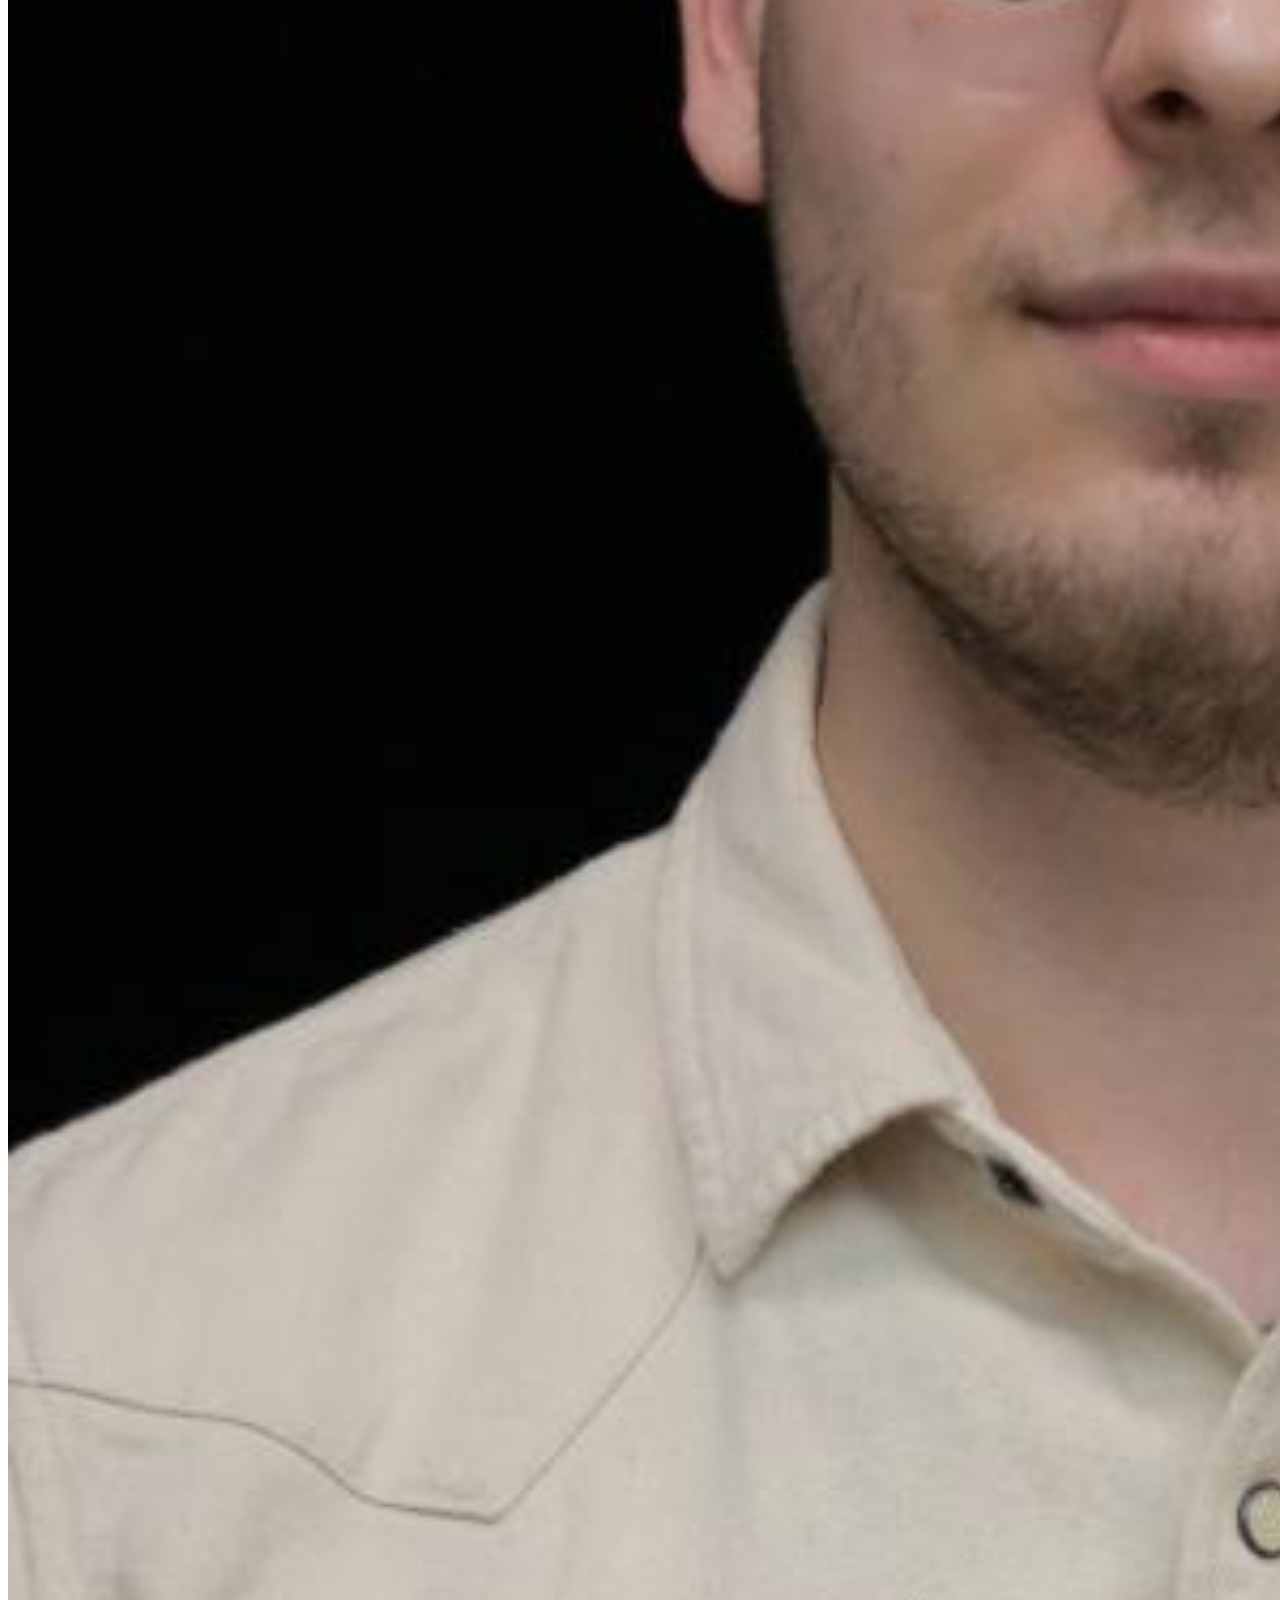
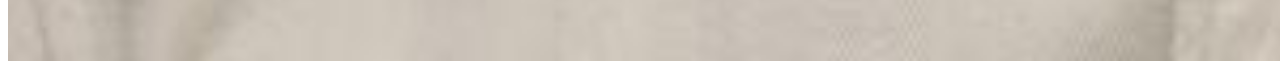
==== commit 369665f1: "Adds more cards" ====
--- a/src/template.html
+++ b/src/template.html
@@ -191,6 +191,126 @@
                     </a>
                 </div>
             </div>
+            <div class="card">
+                <img
+                    src="https://cdn.jsdelivr.net/gh/devicons/devicon@latest/icons/amazonwebservices/amazonwebservices-original-wordmark.svg" />
+                <h3>AWS: Cloud Support Engineer II </h3>
+                <p>Lorem, ipsum dolor sit amet consectetur adipisicing elit. Animi facere sint unde provident similique
+                    sunt
+                    voluptates reiciendis atque nostrum, </p>
+                <div class="links">
+                    <a class="icons" href="https://github.com/MrDomoArigato98" target="_blank" rel="noopener noreferrer"
+                        aria-label="GitHub">
+                        <svg viewBox="0 0 128 128" width="40" height="40" xmlns="http://www.w3.org/2000/svg">
+                            <svg viewBox="0 0 128 128">
+                                <g fill="#181616">
+                                    <path fill-rule="evenodd" clip-rule="evenodd"
+                                        d="M64 1.512c-23.493 0-42.545 19.047-42.545 42.545 0 18.797 12.19 34.745 29.095 40.37 2.126.394 2.907-.923 2.907-2.047 0-1.014-.04-4.366-.058-7.92-11.837 2.573-14.334-5.02-14.334-5.02-1.935-4.918-4.724-6.226-4.724-6.226-3.86-2.64.29-2.586.29-2.586 4.273.3 6.523 4.385 6.523 4.385 3.794 6.504 9.953 4.623 12.38 3.536.383-2.75 1.485-4.628 2.702-5.69-9.45-1.075-19.384-4.724-19.384-21.026 0-4.645 1.662-8.44 4.384-11.42-.442-1.072-1.898-5.4.412-11.26 0 0 3.572-1.142 11.7 4.363 3.395-.943 7.035-1.416 10.65-1.432 3.616.017 7.258.49 10.658 1.432 8.12-5.504 11.688-4.362 11.688-4.362 2.316 5.86.86 10.187.418 11.26 2.728 2.978 4.378 6.774 4.378 11.42 0 16.34-9.953 19.938-19.427 20.99 1.526 1.32 2.886 3.91 2.886 7.88 0 5.692-.048 10.273-.048 11.674 0 1.13.766 2.458 2.922 2.04 16.896-5.632 29.07-21.574 29.07-40.365C106.545 20.56 87.497 1.512 64 1.512z">
+                                    </path>
+                                    <path
+                                        d="M37.57 62.596c-.095.212-.428.275-.73.13-.31-.14-.482-.427-.382-.64.09-.216.424-.277.733-.132.31.14.486.43.38.642zM39.293 64.52c-.203.187-.6.1-.87-.198-.278-.297-.33-.694-.124-.884.208-.188.593-.1.87.197.28.3.335.693.123.884zm1.677 2.448c-.26.182-.687.012-.95-.367-.262-.377-.262-.83.005-1.013.264-.182.684-.018.95.357.262.385.262.84-.005 1.024zm2.298 2.368c-.233.257-.73.188-1.093-.163-.372-.343-.475-.83-.242-1.087.237-.257.736-.185 1.102.163.37.342.482.83.233 1.086zm3.172 1.374c-.104.334-.582.485-1.064.344-.482-.146-.796-.536-.7-.872.1-.336.582-.493 1.067-.342.48.144.795.53.696.87zm3.48.255c.013.35-.396.642-.902.648-.508.012-.92-.272-.926-.618 0-.354.4-.642.908-.65.506-.01.92.272.92.62zm3.24-.551c.06.342-.29.694-.793.787-.494.092-.95-.12-1.014-.46-.06-.35.297-.7.79-.792.503-.088.953.118 1.017.466zm0 0">
+                                    </path>
+                                </g>
+                                <path
+                                    d="M24.855 108.302h-10.7a.5.5 0 00-.5.5v5.232a.5.5 0 00.5.5h4.173v6.5s-.937.32-3.53.32c-3.056 0-7.327-1.116-7.327-10.508 0-9.393 4.448-10.63 8.624-10.63 3.614 0 5.17.636 6.162.943.31.094.6-.216.6-.492l1.193-5.055a.468.468 0 00-.192-.39c-.403-.288-2.857-1.66-9.058-1.66-7.144 0-14.472 3.038-14.472 17.65 0 14.61 8.39 16.787 15.46 16.787 5.854 0 9.405-2.502 9.405-2.502.146-.08.162-.285.162-.38v-16.316a.5.5 0 00-.5-.5zM79.506 94.81H73.48a.5.5 0 00-.498.503l.002 11.644h-9.392V95.313a.5.5 0 00-.497-.503H57.07a.5.5 0 00-.498.503v31.53c0 .277.224.503.498.503h6.025a.5.5 0 00.497-.504v-13.486h9.392l-.016 13.486c0 .278.224.504.5.504h6.038a.5.5 0 00.497-.504v-31.53a.497.497 0 00-.497-.502zm-47.166.717c-2.144 0-3.884 1.753-3.884 3.923 0 2.167 1.74 3.925 3.884 3.925 2.146 0 3.885-1.758 3.885-3.925 0-2.17-1.74-3.923-3.885-3.923zm2.956 9.608H29.29c-.276 0-.522.284-.522.56v20.852c0 .613.382.795.876.795h5.41c.595 0 .74-.292.74-.805v-20.899a.5.5 0 00-.498-.502zm67.606.047h-5.98a.5.5 0 00-.496.504v15.46s-1.52 1.11-3.675 1.11-2.727-.977-2.727-3.088v-13.482a.5.5 0 00-.497-.504h-6.068a.502.502 0 00-.498.504v14.502c0 6.27 3.495 7.804 8.302 7.804 3.944 0 7.124-2.18 7.124-2.18s.15 1.15.22 1.285c.07.136.247.273.44.273l3.86-.017a.502.502 0 00.5-.504l-.003-21.166a.504.504 0 00-.5-.502zm16.342-.708c-3.396 0-5.706 1.515-5.706 1.515V95.312a.5.5 0 00-.497-.503H107a.5.5 0 00-.5.503v31.53a.5.5 0 00.5.503h4.192c.19 0 .332-.097.437-.268.103-.17.254-1.454.254-1.454s2.47 2.34 7.148 2.34c5.49 0 8.64-2.784 8.64-12.502s-5.03-10.988-8.428-10.988zm-2.36 17.764c-2.073-.063-3.48-1.004-3.48-1.004v-9.985s1.388-.85 3.09-1.004c2.153-.193 4.228.458 4.228 5.594 0 5.417-.935 6.486-3.837 6.398zm-63.689-.118c-.263 0-.937.107-1.63.107-2.22 0-2.973-1.032-2.973-2.368v-8.866h4.52a.5.5 0 00.5-.504v-4.856a.5.5 0 00-.5-.502h-4.52l-.007-5.97c0-.227-.116-.34-.378-.34h-6.16c-.238 0-.367.106-.367.335v6.17s-3.087.745-3.295.805a.5.5 0 00-.36.48v3.877a.5.5 0 00.497.503h3.158v9.328c0 6.93 4.86 7.61 8.14 7.61 1.497 0 3.29-.48 3.586-.59.18-.067.283-.252.283-.453l.004-4.265a.51.51 0 00-.5-.502z"
+                                    fill="#100E0F"></path>
+                            </svg>
+
+                        </svg>
+                    </a>
+                    <a class="icons" href="https://github.com/MrDomoArigato98" target="_blank" rel="noopener noreferrer"
+                        aria-label="GitHub">
+                        <svg viewBox="0 0 128 128" width="40" height="40" xmlns="http://www.w3.org/2000/svg">
+                            <svg xmlns="http://www.w3.org/2000/svg" viewBox="0 0 24 24">
+                                <title>open-in-new</title>
+                                <path
+                                    d="M14,3V5H17.59L7.76,14.83L9.17,16.24L19,6.41V10H21V3M19,19H5V5H12V3H5C3.89,3 3,3.9 3,5V19A2,2 0 0,0 5,21H19A2,2 0 0,0 21,19V12H19V19Z" />
+                            </svg>
+
+                        </svg>
+                    </a>
+                </div>
+            </div>
+            <div class="card">
+                <img
+                    src="https://cdn.jsdelivr.net/gh/devicons/devicon@latest/icons/amazonwebservices/amazonwebservices-original-wordmark.svg" />
+                <h3>AWS: Cloud Support Engineer II </h3>
+                <p>Lorem, ipsum dolor sit amet consectetur adipisicing elit. Animi facere sint unde provident similique
+                    sunt
+                    voluptates reiciendis atque nostrum, </p>
+                <div class="links">
+                    <a class="icons" href="https://github.com/MrDomoArigato98" target="_blank" rel="noopener noreferrer"
+                        aria-label="GitHub">
+                        <svg viewBox="0 0 128 128" width="40" height="40" xmlns="http://www.w3.org/2000/svg">
+                            <svg viewBox="0 0 128 128">
+                                <g fill="#181616">
+                                    <path fill-rule="evenodd" clip-rule="evenodd"
+                                        d="M64 1.512c-23.493 0-42.545 19.047-42.545 42.545 0 18.797 12.19 34.745 29.095 40.37 2.126.394 2.907-.923 2.907-2.047 0-1.014-.04-4.366-.058-7.92-11.837 2.573-14.334-5.02-14.334-5.02-1.935-4.918-4.724-6.226-4.724-6.226-3.86-2.64.29-2.586.29-2.586 4.273.3 6.523 4.385 6.523 4.385 3.794 6.504 9.953 4.623 12.38 3.536.383-2.75 1.485-4.628 2.702-5.69-9.45-1.075-19.384-4.724-19.384-21.026 0-4.645 1.662-8.44 4.384-11.42-.442-1.072-1.898-5.4.412-11.26 0 0 3.572-1.142 11.7 4.363 3.395-.943 7.035-1.416 10.65-1.432 3.616.017 7.258.49 10.658 1.432 8.12-5.504 11.688-4.362 11.688-4.362 2.316 5.86.86 10.187.418 11.26 2.728 2.978 4.378 6.774 4.378 11.42 0 16.34-9.953 19.938-19.427 20.99 1.526 1.32 2.886 3.91 2.886 7.88 0 5.692-.048 10.273-.048 11.674 0 1.13.766 2.458 2.922 2.04 16.896-5.632 29.07-21.574 29.07-40.365C106.545 20.56 87.497 1.512 64 1.512z">
+                                    </path>
+                                    <path
+                                        d="M37.57 62.596c-.095.212-.428.275-.73.13-.31-.14-.482-.427-.382-.64.09-.216.424-.277.733-.132.31.14.486.43.38.642zM39.293 64.52c-.203.187-.6.1-.87-.198-.278-.297-.33-.694-.124-.884.208-.188.593-.1.87.197.28.3.335.693.123.884zm1.677 2.448c-.26.182-.687.012-.95-.367-.262-.377-.262-.83.005-1.013.264-.182.684-.018.95.357.262.385.262.84-.005 1.024zm2.298 2.368c-.233.257-.73.188-1.093-.163-.372-.343-.475-.83-.242-1.087.237-.257.736-.185 1.102.163.37.342.482.83.233 1.086zm3.172 1.374c-.104.334-.582.485-1.064.344-.482-.146-.796-.536-.7-.872.1-.336.582-.493 1.067-.342.48.144.795.53.696.87zm3.48.255c.013.35-.396.642-.902.648-.508.012-.92-.272-.926-.618 0-.354.4-.642.908-.65.506-.01.92.272.92.62zm3.24-.551c.06.342-.29.694-.793.787-.494.092-.95-.12-1.014-.46-.06-.35.297-.7.79-.792.503-.088.953.118 1.017.466zm0 0">
+                                    </path>
+                                </g>
+                                <path
+                                    d="M24.855 108.302h-10.7a.5.5 0 00-.5.5v5.232a.5.5 0 00.5.5h4.173v6.5s-.937.32-3.53.32c-3.056 0-7.327-1.116-7.327-10.508 0-9.393 4.448-10.63 8.624-10.63 3.614 0 5.17.636 6.162.943.31.094.6-.216.6-.492l1.193-5.055a.468.468 0 00-.192-.39c-.403-.288-2.857-1.66-9.058-1.66-7.144 0-14.472 3.038-14.472 17.65 0 14.61 8.39 16.787 15.46 16.787 5.854 0 9.405-2.502 9.405-2.502.146-.08.162-.285.162-.38v-16.316a.5.5 0 00-.5-.5zM79.506 94.81H73.48a.5.5 0 00-.498.503l.002 11.644h-9.392V95.313a.5.5 0 00-.497-.503H57.07a.5.5 0 00-.498.503v31.53c0 .277.224.503.498.503h6.025a.5.5 0 00.497-.504v-13.486h9.392l-.016 13.486c0 .278.224.504.5.504h6.038a.5.5 0 00.497-.504v-31.53a.497.497 0 00-.497-.502zm-47.166.717c-2.144 0-3.884 1.753-3.884 3.923 0 2.167 1.74 3.925 3.884 3.925 2.146 0 3.885-1.758 3.885-3.925 0-2.17-1.74-3.923-3.885-3.923zm2.956 9.608H29.29c-.276 0-.522.284-.522.56v20.852c0 .613.382.795.876.795h5.41c.595 0 .74-.292.74-.805v-20.899a.5.5 0 00-.498-.502zm67.606.047h-5.98a.5.5 0 00-.496.504v15.46s-1.52 1.11-3.675 1.11-2.727-.977-2.727-3.088v-13.482a.5.5 0 00-.497-.504h-6.068a.502.502 0 00-.498.504v14.502c0 6.27 3.495 7.804 8.302 7.804 3.944 0 7.124-2.18 7.124-2.18s.15 1.15.22 1.285c.07.136.247.273.44.273l3.86-.017a.502.502 0 00.5-.504l-.003-21.166a.504.504 0 00-.5-.502zm16.342-.708c-3.396 0-5.706 1.515-5.706 1.515V95.312a.5.5 0 00-.497-.503H107a.5.5 0 00-.5.503v31.53a.5.5 0 00.5.503h4.192c.19 0 .332-.097.437-.268.103-.17.254-1.454.254-1.454s2.47 2.34 7.148 2.34c5.49 0 8.64-2.784 8.64-12.502s-5.03-10.988-8.428-10.988zm-2.36 17.764c-2.073-.063-3.48-1.004-3.48-1.004v-9.985s1.388-.85 3.09-1.004c2.153-.193 4.228.458 4.228 5.594 0 5.417-.935 6.486-3.837 6.398zm-63.689-.118c-.263 0-.937.107-1.63.107-2.22 0-2.973-1.032-2.973-2.368v-8.866h4.52a.5.5 0 00.5-.504v-4.856a.5.5 0 00-.5-.502h-4.52l-.007-5.97c0-.227-.116-.34-.378-.34h-6.16c-.238 0-.367.106-.367.335v6.17s-3.087.745-3.295.805a.5.5 0 00-.36.48v3.877a.5.5 0 00.497.503h3.158v9.328c0 6.93 4.86 7.61 8.14 7.61 1.497 0 3.29-.48 3.586-.59.18-.067.283-.252.283-.453l.004-4.265a.51.51 0 00-.5-.502z"
+                                    fill="#100E0F"></path>
+                            </svg>
+
+                        </svg>
+                    </a>
+                    <a class="icons" href="https://github.com/MrDomoArigato98" target="_blank" rel="noopener noreferrer"
+                        aria-label="GitHub">
+                        <svg viewBox="0 0 128 128" width="40" height="40" xmlns="http://www.w3.org/2000/svg">
+                            <svg xmlns="http://www.w3.org/2000/svg" viewBox="0 0 24 24">
+                                <title>open-in-new</title>
+                                <path
+                                    d="M14,3V5H17.59L7.76,14.83L9.17,16.24L19,6.41V10H21V3M19,19H5V5H12V3H5C3.89,3 3,3.9 3,5V19A2,2 0 0,0 5,21H19A2,2 0 0,0 21,19V12H19V19Z" />
+                            </svg>
+
+                        </svg>
+                    </a>
+                </div>
+            </div>
+            <div class="card">
+                <img
+                    src="https://cdn.jsdelivr.net/gh/devicons/devicon@latest/icons/amazonwebservices/amazonwebservices-original-wordmark.svg" />
+                <h3>AWS: Cloud Support Engineer II </h3>
+                <p>Lorem, ipsum dolor sit amet consectetur adipisicing elit. Animi facere sint unde provident similique
+                    sunt
+                    voluptates reiciendis atque nostrum, </p>
+                <div class="links">
+                    <a class="icons" href="https://github.com/MrDomoArigato98" target="_blank" rel="noopener noreferrer"
+                        aria-label="GitHub">
+                        <svg viewBox="0 0 128 128" width="40" height="40" xmlns="http://www.w3.org/2000/svg">
+                            <svg viewBox="0 0 128 128">
+                                <g fill="#181616">
+                                    <path fill-rule="evenodd" clip-rule="evenodd"
+                                        d="M64 1.512c-23.493 0-42.545 19.047-42.545 42.545 0 18.797 12.19 34.745 29.095 40.37 2.126.394 2.907-.923 2.907-2.047 0-1.014-.04-4.366-.058-7.92-11.837 2.573-14.334-5.02-14.334-5.02-1.935-4.918-4.724-6.226-4.724-6.226-3.86-2.64.29-2.586.29-2.586 4.273.3 6.523 4.385 6.523 4.385 3.794 6.504 9.953 4.623 12.38 3.536.383-2.75 1.485-4.628 2.702-5.69-9.45-1.075-19.384-4.724-19.384-21.026 0-4.645 1.662-8.44 4.384-11.42-.442-1.072-1.898-5.4.412-11.26 0 0 3.572-1.142 11.7 4.363 3.395-.943 7.035-1.416 10.65-1.432 3.616.017 7.258.49 10.658 1.432 8.12-5.504 11.688-4.362 11.688-4.362 2.316 5.86.86 10.187.418 11.26 2.728 2.978 4.378 6.774 4.378 11.42 0 16.34-9.953 19.938-19.427 20.99 1.526 1.32 2.886 3.91 2.886 7.88 0 5.692-.048 10.273-.048 11.674 0 1.13.766 2.458 2.922 2.04 16.896-5.632 29.07-21.574 29.07-40.365C106.545 20.56 87.497 1.512 64 1.512z">
+                                    </path>
+                                    <path
+                                        d="M37.57 62.596c-.095.212-.428.275-.73.13-.31-.14-.482-.427-.382-.64.09-.216.424-.277.733-.132.31.14.486.43.38.642zM39.293 64.52c-.203.187-.6.1-.87-.198-.278-.297-.33-.694-.124-.884.208-.188.593-.1.87.197.28.3.335.693.123.884zm1.677 2.448c-.26.182-.687.012-.95-.367-.262-.377-.262-.83.005-1.013.264-.182.684-.018.95.357.262.385.262.84-.005 1.024zm2.298 2.368c-.233.257-.73.188-1.093-.163-.372-.343-.475-.83-.242-1.087.237-.257.736-.185 1.102.163.37.342.482.83.233 1.086zm3.172 1.374c-.104.334-.582.485-1.064.344-.482-.146-.796-.536-.7-.872.1-.336.582-.493 1.067-.342.48.144.795.53.696.87zm3.48.255c.013.35-.396.642-.902.648-.508.012-.92-.272-.926-.618 0-.354.4-.642.908-.65.506-.01.92.272.92.62zm3.24-.551c.06.342-.29.694-.793.787-.494.092-.95-.12-1.014-.46-.06-.35.297-.7.79-.792.503-.088.953.118 1.017.466zm0 0">
+                                    </path>
+                                </g>
+                                <path
+                                    d="M24.855 108.302h-10.7a.5.5 0 00-.5.5v5.232a.5.5 0 00.5.5h4.173v6.5s-.937.32-3.53.32c-3.056 0-7.327-1.116-7.327-10.508 0-9.393 4.448-10.63 8.624-10.63 3.614 0 5.17.636 6.162.943.31.094.6-.216.6-.492l1.193-5.055a.468.468 0 00-.192-.39c-.403-.288-2.857-1.66-9.058-1.66-7.144 0-14.472 3.038-14.472 17.65 0 14.61 8.39 16.787 15.46 16.787 5.854 0 9.405-2.502 9.405-2.502.146-.08.162-.285.162-.38v-16.316a.5.5 0 00-.5-.5zM79.506 94.81H73.48a.5.5 0 00-.498.503l.002 11.644h-9.392V95.313a.5.5 0 00-.497-.503H57.07a.5.5 0 00-.498.503v31.53c0 .277.224.503.498.503h6.025a.5.5 0 00.497-.504v-13.486h9.392l-.016 13.486c0 .278.224.504.5.504h6.038a.5.5 0 00.497-.504v-31.53a.497.497 0 00-.497-.502zm-47.166.717c-2.144 0-3.884 1.753-3.884 3.923 0 2.167 1.74 3.925 3.884 3.925 2.146 0 3.885-1.758 3.885-3.925 0-2.17-1.74-3.923-3.885-3.923zm2.956 9.608H29.29c-.276 0-.522.284-.522.56v20.852c0 .613.382.795.876.795h5.41c.595 0 .74-.292.74-.805v-20.899a.5.5 0 00-.498-.502zm67.606.047h-5.98a.5.5 0 00-.496.504v15.46s-1.52 1.11-3.675 1.11-2.727-.977-2.727-3.088v-13.482a.5.5 0 00-.497-.504h-6.068a.502.502 0 00-.498.504v14.502c0 6.27 3.495 7.804 8.302 7.804 3.944 0 7.124-2.18 7.124-2.18s.15 1.15.22 1.285c.07.136.247.273.44.273l3.86-.017a.502.502 0 00.5-.504l-.003-21.166a.504.504 0 00-.5-.502zm16.342-.708c-3.396 0-5.706 1.515-5.706 1.515V95.312a.5.5 0 00-.497-.503H107a.5.5 0 00-.5.503v31.53a.5.5 0 00.5.503h4.192c.19 0 .332-.097.437-.268.103-.17.254-1.454.254-1.454s2.47 2.34 7.148 2.34c5.49 0 8.64-2.784 8.64-12.502s-5.03-10.988-8.428-10.988zm-2.36 17.764c-2.073-.063-3.48-1.004-3.48-1.004v-9.985s1.388-.85 3.09-1.004c2.153-.193 4.228.458 4.228 5.594 0 5.417-.935 6.486-3.837 6.398zm-63.689-.118c-.263 0-.937.107-1.63.107-2.22 0-2.973-1.032-2.973-2.368v-8.866h4.52a.5.5 0 00.5-.504v-4.856a.5.5 0 00-.5-.502h-4.52l-.007-5.97c0-.227-.116-.34-.378-.34h-6.16c-.238 0-.367.106-.367.335v6.17s-3.087.745-3.295.805a.5.5 0 00-.36.48v3.877a.5.5 0 00.497.503h3.158v9.328c0 6.93 4.86 7.61 8.14 7.61 1.497 0 3.29-.48 3.586-.59.18-.067.283-.252.283-.453l.004-4.265a.51.51 0 00-.5-.502z"
+                                    fill="#100E0F"></path>
+                            </svg>
+
+                        </svg>
+                    </a>
+                    <a class="icons" href="https://github.com/MrDomoArigato98" target="_blank" rel="noopener noreferrer"
+                        aria-label="GitHub">
+                        <svg viewBox="0 0 128 128" width="40" height="40" xmlns="http://www.w3.org/2000/svg">
+                            <svg xmlns="http://www.w3.org/2000/svg" viewBox="0 0 24 24">
+                                <title>open-in-new</title>
+                                <path
+                                    d="M14,3V5H17.59L7.76,14.83L9.17,16.24L19,6.41V10H21V3M19,19H5V5H12V3H5C3.89,3 3,3.9 3,5V19A2,2 0 0,0 5,21H19A2,2 0 0,0 21,19V12H19V19Z" />
+                            </svg>
+
+                        </svg>
+                    </a>
+                </div>
+            </div>
 
 
         </div>
